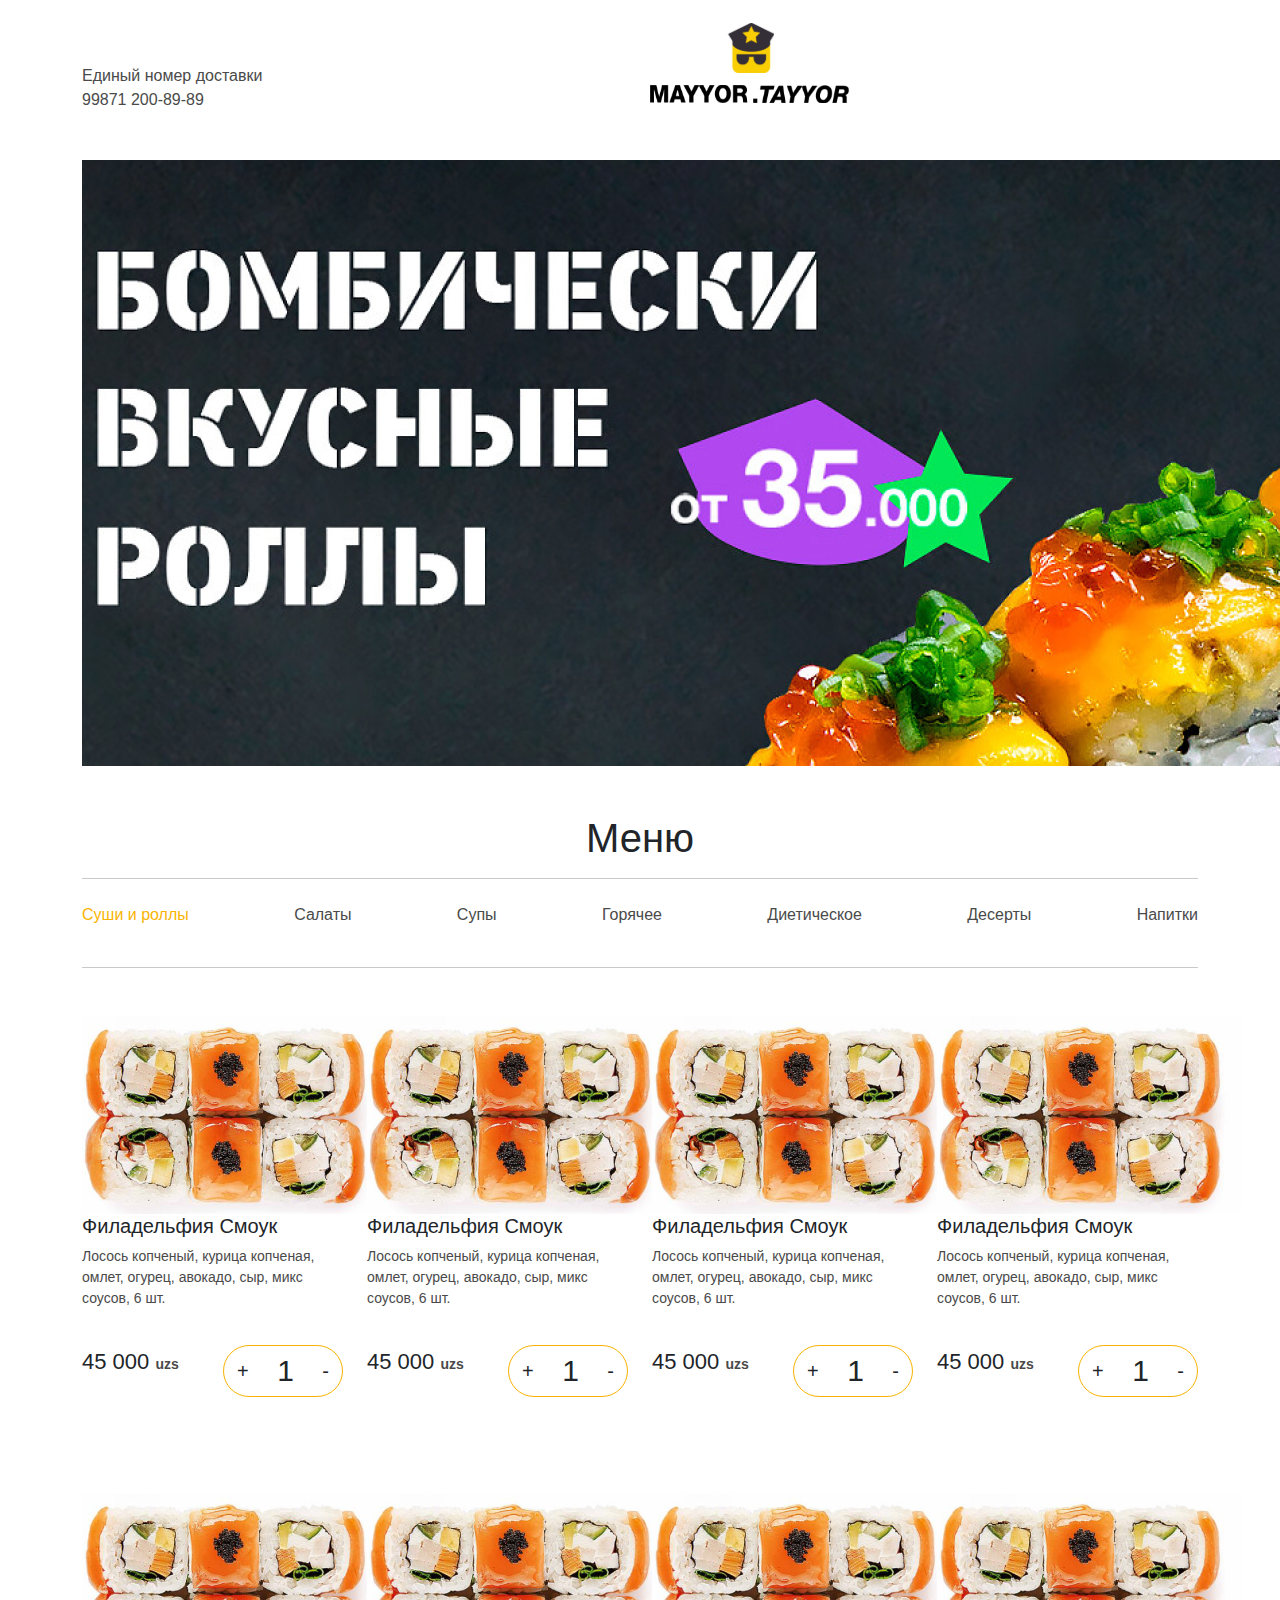
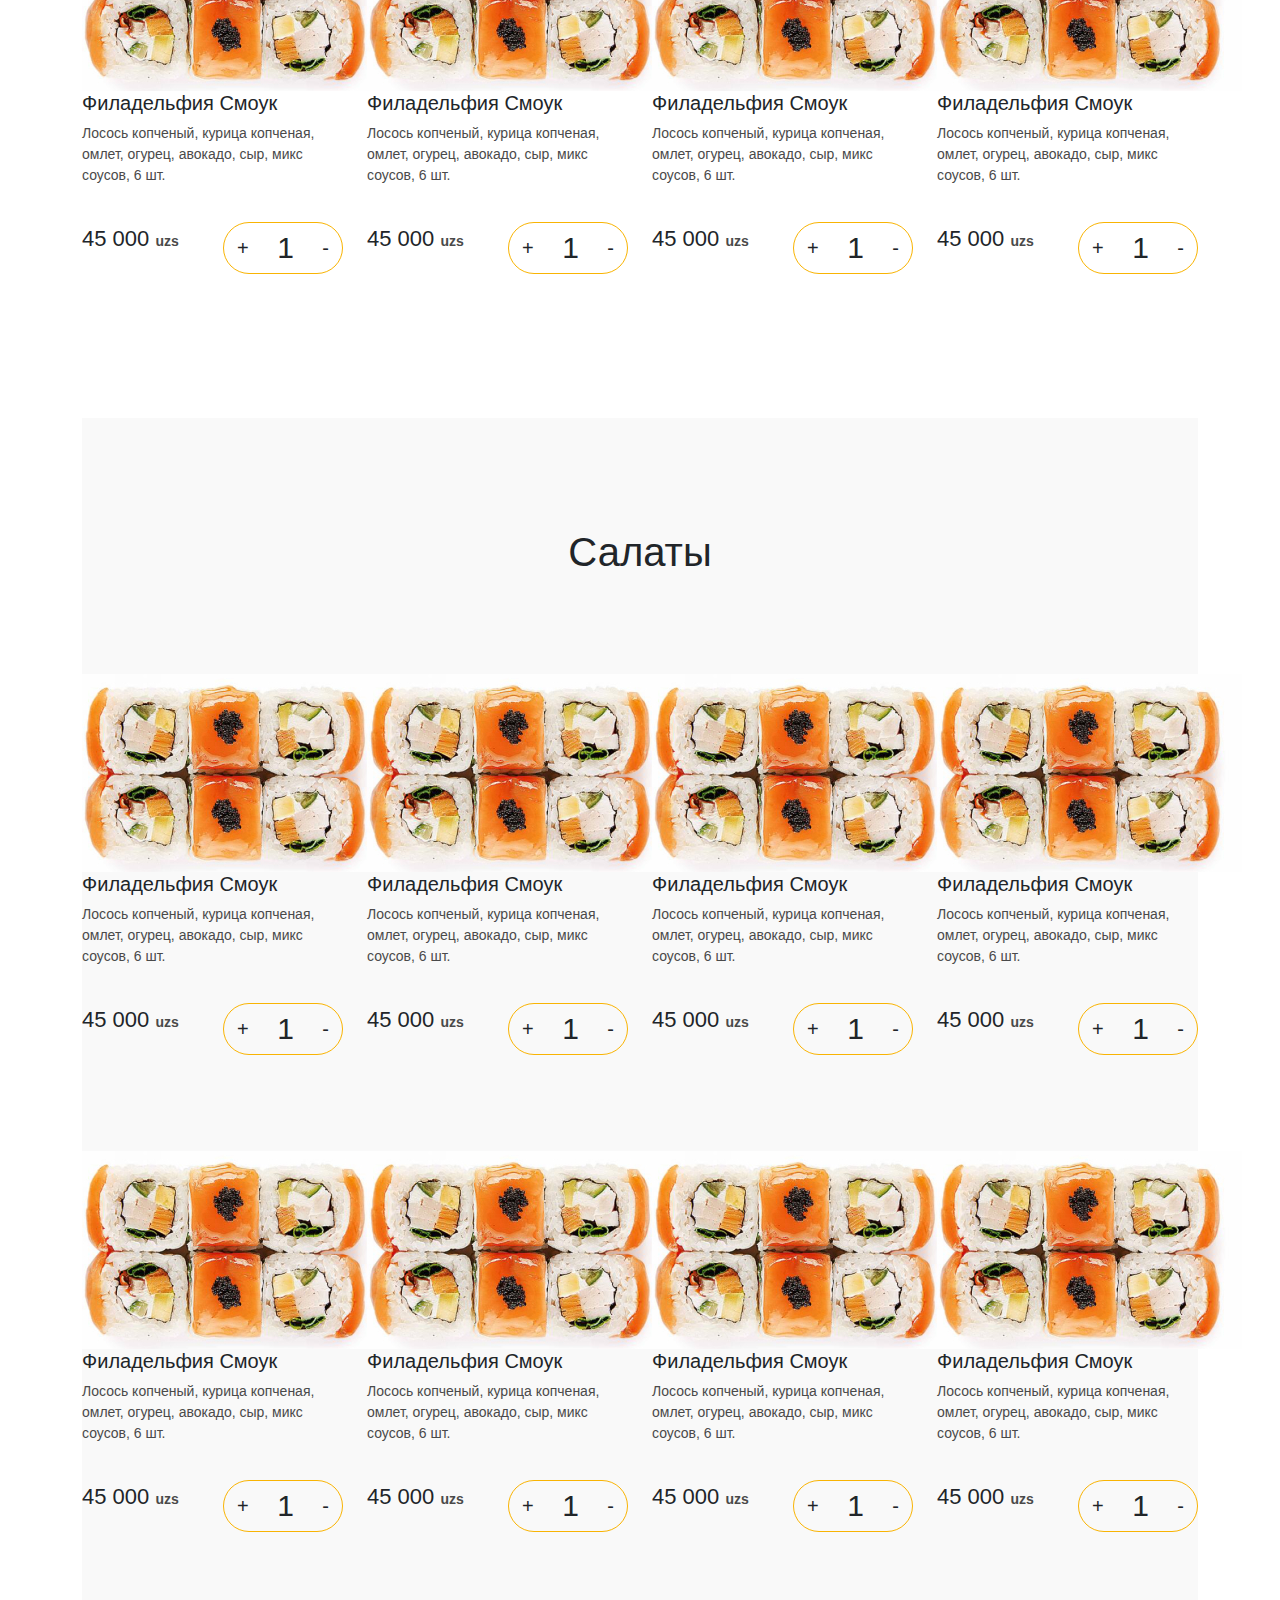
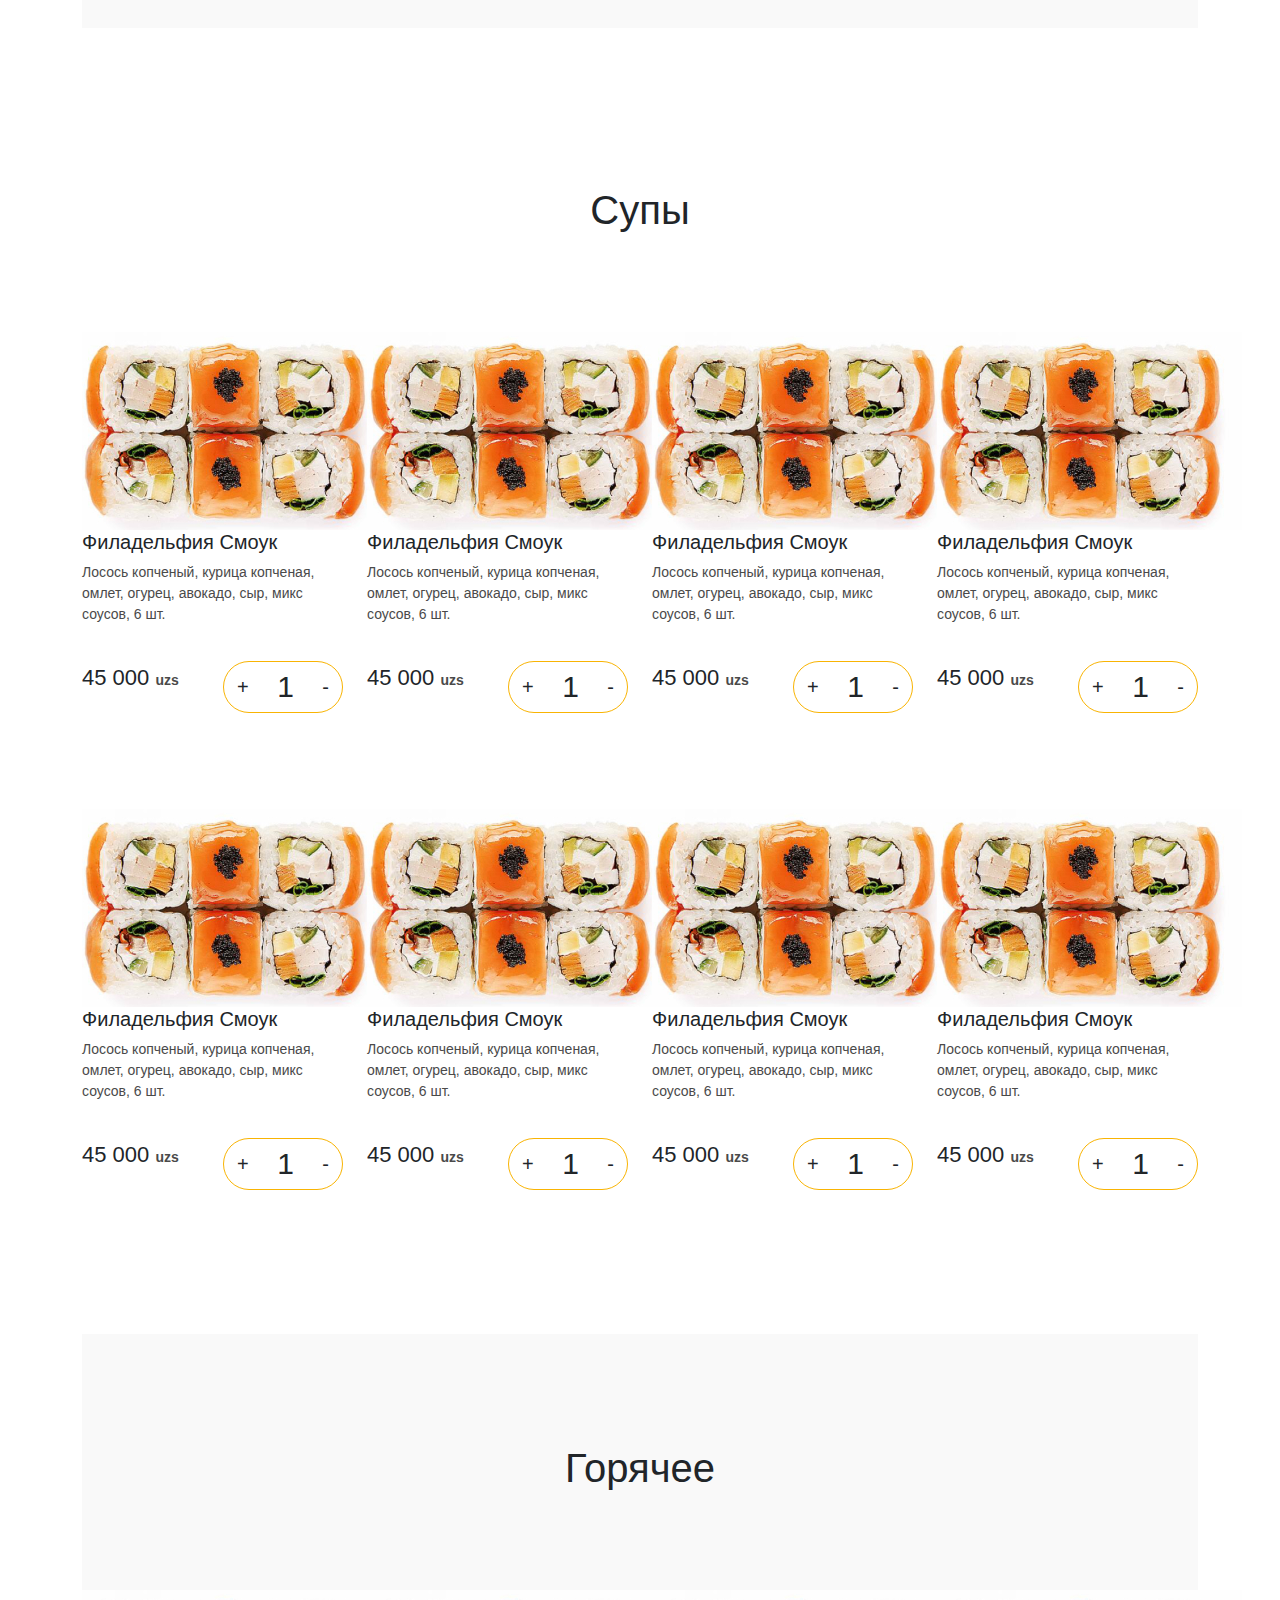
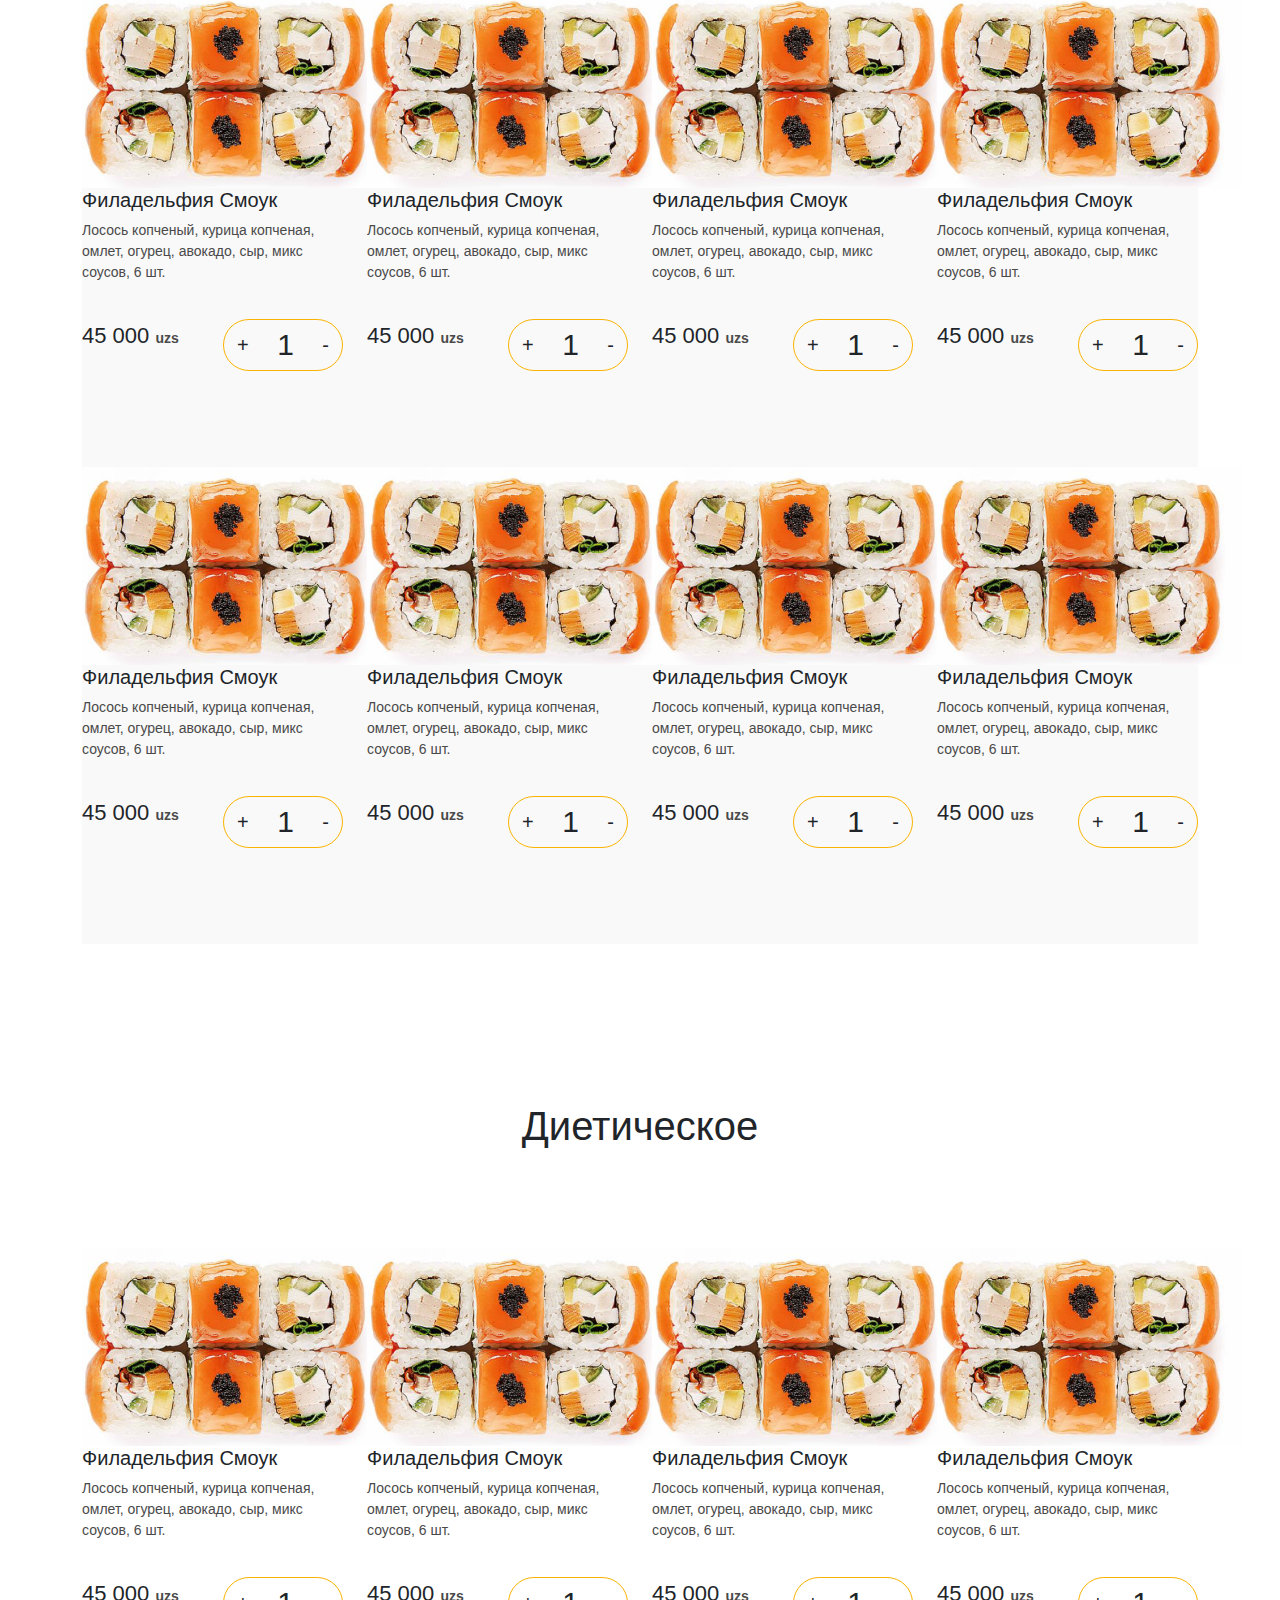
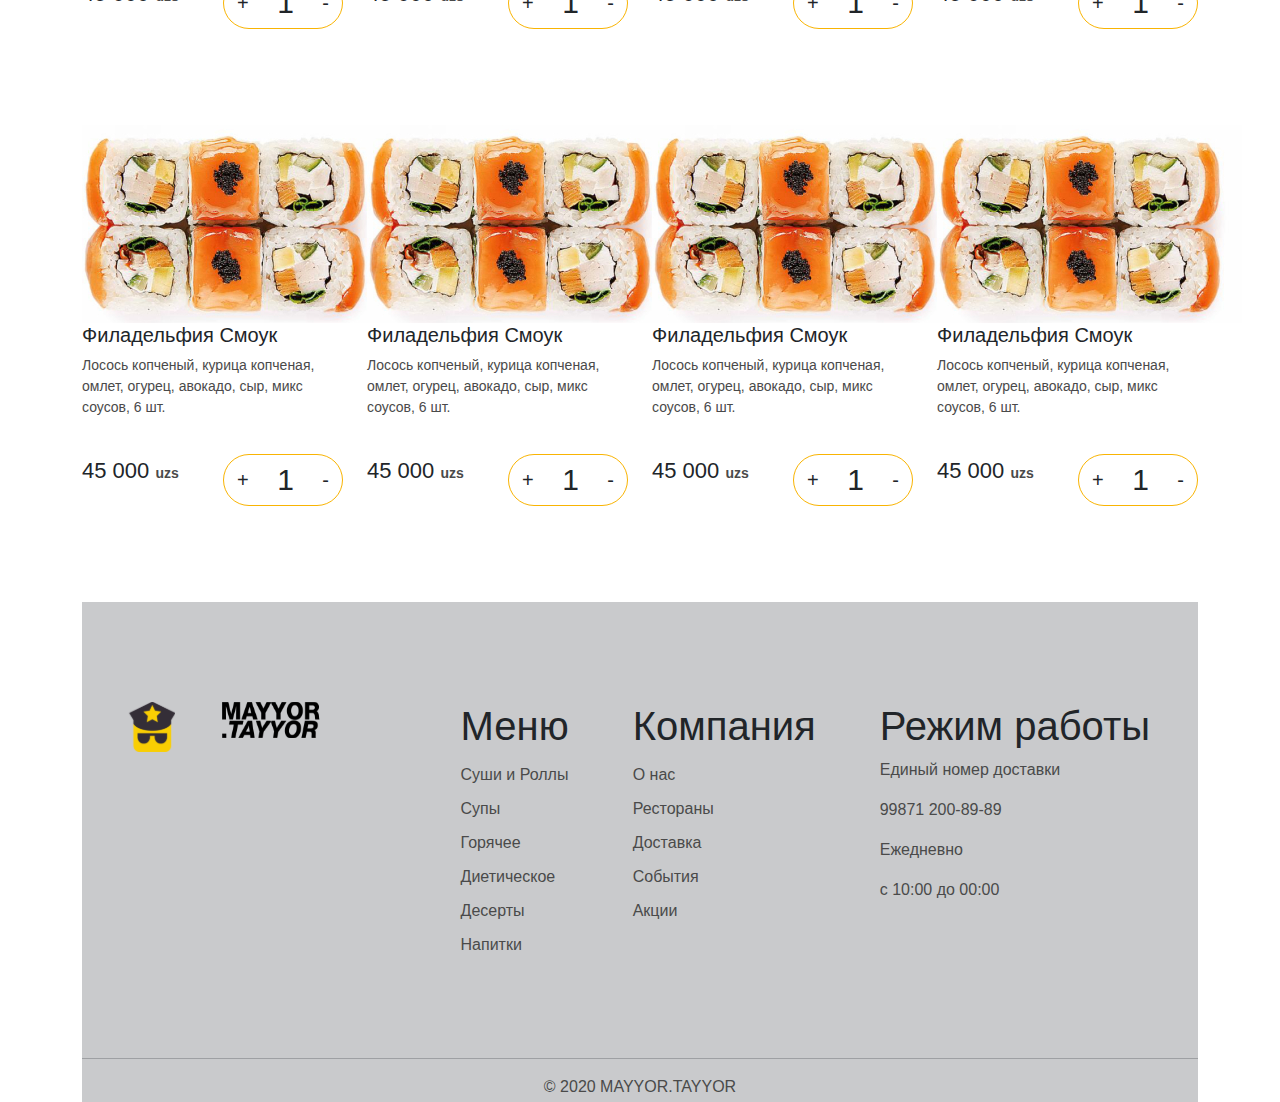
==== Firdavs Nematov/main.html @ dd497aa0 "Rename index.html to main.html" ====
<html lang="uz">
<head>
    <meta charset="UTF-8">
    <meta name="viewport"
          content="width=device-width, user-scalable=no, initial-scale=1.0, maximum-scale=1.0, minimum-scale=1.0">
    <meta http-equiv="X-UA-Compatible" content="ie=edge">
    <title>Mayyor.Tayyor</title>
    <link rel="stylesheet" href="css/bootstrap.css">
    <link rel="stylesheet" href="css/style.css">
</head>
<body>    <!--Boshladim 18:33-->
<div class="container mt-3">
    <div class="header d-flex justify-content-between">
    <div class="company__phone__number pt-5">
        <p>Единый номер доставки</p>
        <p>99871 200-89-89</p>
    </div>
    <div class="logo d-flex flex-column justify-content-center">
        <div class="company__logo__div" ><img src="img/mayor-logo.svg" class="company__logo mb-2 "></div>
        <div class="mayor__name__text">
            <img src="img/MAYTAY-LOGO-LET%203.svg" alt="">
            <img src="img/MAYTAY-LOGO-LET%204.svg" alt="">
        </div>
    </div>
    <div class="button_sign_in d-flex align-items-center">
        <button class="btn btn__signIn" style="">Войти</button>
        <button class="btn btn-warning">Корзина  |   3</button>
    </div>
</div>
    <div class="">
        <img src="img/img-header.jpg" alt="" class="mt-5">

        <h1 class="mt-5 text-center">Меню</h1>
        <hr>
        <div class="navbar">
            <p style="color: #F9B403;">Суши и роллы</p>
            <p>Салаты</p>
            <p>Супы</p>
            <p>Горячее</p>
            <p>Диетическое</p>
            <p>Десерты</p>
            <p>Напитки</p>
        </div>
        <hr>
    </div>
<!--Sushi-->
    <div class="menu__ mt-5 Sushi">
        <div class="row">
            <div class="col-3">
                <img src="img/Zwj_eV5vcYtk_pLpnT1ojdtdR6BFotIi%201.jpg" alt="">
                <div class="text__menu">
                    <h1  class="pizza__name">Филадельфия Смоук</h1>
                    <p class="pizza__about">Лосось копченый, курица копченая, омлет, огурец, авокадо, сыр, микс соусов, 6 шт.</p>
                    <div class="price">
                        <div class="price__number">45 000 <p>uzs</p></div>
                        <div class="order__number">
                            <button class="btn">+</button>
                            <h1>1</h1>
                            <button class="btn">-</button>
                        </div>
                    </div>
                </div>
            </div>
            <div class="col-3"><img src="img/Zwj_eV5vcYtk_pLpnT1ojdtdR6BFotIi%201.jpg" alt="">
                <div class="text__menu">
                    <h1  class="pizza__name">Филадельфия Смоук</h1>
                    <p class="pizza__about">Лосось копченый, курица копченая, омлет, огурец, авокадо, сыр, микс соусов, 6 шт.</p>
                    <div class="price">
                        <div class="price__number">45 000 <p>uzs</p></div>
                        <div class="order__number">
                            <button class="btn">+</button>
                            <h1>1</h1>
                            <button class="btn">-</button>
                        </div>
                    </div>
                </div></div>
            <div class="col-3"><img src="img/Zwj_eV5vcYtk_pLpnT1ojdtdR6BFotIi%201.jpg" alt="">
                <div class="text__menu">
                    <h1  class="pizza__name">Филадельфия Смоук</h1>
                    <p class="pizza__about">Лосось копченый, курица копченая, омлет, огурец, авокадо, сыр, микс соусов, 6 шт.</p>
                    <div class="price">
                        <div class="price__number">45 000 <p>uzs</p></div>
                        <div class="order__number">
                            <button class="btn">+</button>
                            <h1>1</h1>
                            <button class="btn">-</button>
                        </div>
                    </div>
                </div></div>
            <div class="col-3"><img src="img/Zwj_eV5vcYtk_pLpnT1ojdtdR6BFotIi%201.jpg" alt="">
                <div class="text__menu">
                    <h1  class="pizza__name">Филадельфия Смоук</h1>
                    <p class="pizza__about">Лосось копченый, курица копченая, омлет, огурец, авокадо, сыр, микс соусов, 6 шт.</p>
                    <div class="price">
                        <div class="price__number">45 000 <p>uzs</p></div>
                        <div class="order__number">
                            <button class="btn">+</button>
                            <h1>1</h1>
                            <button class="btn">-</button>
                        </div>
                    </div>
                </div></div>
            <div class="col-3"><img src="img/Zwj_eV5vcYtk_pLpnT1ojdtdR6BFotIi%201.jpg" alt="">
                <div class="text__menu">
                    <h1  class="pizza__name">Филадельфия Смоук</h1>
                    <p class="pizza__about">Лосось копченый, курица копченая, омлет, огурец, авокадо, сыр, микс соусов, 6 шт.</p>
                    <div class="price">
                        <div class="price__number">45 000 <p>uzs</p></div>
                        <div class="order__number">
                            <button class="btn">+</button>
                            <h1>1</h1>
                            <button class="btn">-</button>
                        </div>
                    </div>
                </div></div>
            <div class="col-3"><img src="img/Zwj_eV5vcYtk_pLpnT1ojdtdR6BFotIi%201.jpg" alt="">
                <div class="text__menu">
                    <h1  class="pizza__name">Филадельфия Смоук</h1>
                    <p class="pizza__about">Лосось копченый, курица копченая, омлет, огурец, авокадо, сыр, микс соусов, 6 шт.</p>
                    <div class="price">
                        <div class="price__number">45 000 <p>uzs</p></div>
                        <div class="order__number">
                            <button class="btn">+</button>
                            <h1>1</h1>
                            <button class="btn">-</button>
                        </div>
                    </div>
                </div></div>
            <div class="col-3"><img src="img/Zwj_eV5vcYtk_pLpnT1ojdtdR6BFotIi%201.jpg" alt="">
                <div class="text__menu">
                    <h1  class="pizza__name">Филадельфия Смоук</h1>
                    <p class="pizza__about">Лосось копченый, курица копченая, омлет, огурец, авокадо, сыр, микс соусов, 6 шт.</p>
                    <div class="price">
                        <div class="price__number">45 000 <p>uzs</p></div>
                        <div class="order__number">
                            <button class="btn">+</button>
                            <h1>1</h1>
                            <button class="btn">-</button>
                        </div>
                    </div>
                </div></div>
            <div class="col-3"><img src="img/Zwj_eV5vcYtk_pLpnT1ojdtdR6BFotIi%201.jpg" alt="">
                <div class="text__menu">
                    <h1  class="pizza__name">Филадельфия Смоук</h1>
                    <p class="pizza__about">Лосось копченый, курица копченая, омлет, огурец, авокадо, сыр, микс соусов, 6 шт.</p>
                    <div class="price">
                        <div class="price__number">45 000 <p>uzs</p></div>
                        <div class="order__number">
                            <button class="btn">+</button>
                            <h1>1</h1>
                            <button class="btn">-</button>
                        </div>
                    </div>
                </div></div>
        </div>
    </div>
<!--Салаты-->
    <div class="menu__ mt-5 Salads">
        <h1 class="text-center menu__name">Салаты</h1>
        <div class="row">
            <div class="col-3">
                <img src="img/Zwj_eV5vcYtk_pLpnT1ojdtdR6BFotIi%201.jpg" alt="">
                <div class="text__menu">
                    <h1  class="pizza__name">Филадельфия Смоук</h1>
                    <p class="pizza__about">Лосось копченый, курица копченая, омлет, огурец, авокадо, сыр, микс соусов, 6 шт.</p>
                    <div class="price">
                        <div class="price__number">45 000 <p>uzs</p></div>
                        <div class="order__number">
                            <button class="btn">+</button>
                            <h1>1</h1>
                            <button class="btn">-</button>
                        </div>
                    </div>
                </div>
            </div>
            <div class="col-3"><img src="img/Zwj_eV5vcYtk_pLpnT1ojdtdR6BFotIi%201.jpg" alt="">
                <div class="text__menu">
                    <h1  class="pizza__name">Филадельфия Смоук</h1>
                    <p class="pizza__about">Лосось копченый, курица копченая, омлет, огурец, авокадо, сыр, микс соусов, 6 шт.</p>
                    <div class="price">
                        <div class="price__number">45 000 <p>uzs</p></div>
                        <div class="order__number">
                            <button class="btn">+</button>
                            <h1>1</h1>
                            <button class="btn">-</button>
                        </div>
                    </div>
                </div></div>
            <div class="col-3"><img src="img/Zwj_eV5vcYtk_pLpnT1ojdtdR6BFotIi%201.jpg" alt="">
                <div class="text__menu">
                    <h1  class="pizza__name">Филадельфия Смоук</h1>
                    <p class="pizza__about">Лосось копченый, курица копченая, омлет, огурец, авокадо, сыр, микс соусов, 6 шт.</p>
                    <div class="price">
                        <div class="price__number">45 000 <p>uzs</p></div>
                        <div class="order__number">
                            <button class="btn">+</button>
                            <h1>1</h1>
                            <button class="btn">-</button>
                        </div>
                    </div>
                </div></div>
            <div class="col-3"><img src="img/Zwj_eV5vcYtk_pLpnT1ojdtdR6BFotIi%201.jpg" alt="">
                <div class="text__menu">
                    <h1  class="pizza__name">Филадельфия Смоук</h1>
                    <p class="pizza__about">Лосось копченый, курица копченая, омлет, огурец, авокадо, сыр, микс соусов, 6 шт.</p>
                    <div class="price">
                        <div class="price__number">45 000 <p>uzs</p></div>
                        <div class="order__number">
                            <button class="btn">+</button>
                            <h1>1</h1>
                            <button class="btn">-</button>
                        </div>
                    </div>
                </div></div>
            <div class="col-3"><img src="img/Zwj_eV5vcYtk_pLpnT1ojdtdR6BFotIi%201.jpg" alt="">
                <div class="text__menu">
                    <h1  class="pizza__name">Филадельфия Смоук</h1>
                    <p class="pizza__about">Лосось копченый, курица копченая, омлет, огурец, авокадо, сыр, микс соусов, 6 шт.</p>
                    <div class="price">
                        <div class="price__number">45 000 <p>uzs</p></div>
                        <div class="order__number">
                            <button class="btn">+</button>
                            <h1>1</h1>
                            <button class="btn">-</button>
                        </div>
                    </div>
                </div></div>
            <div class="col-3"><img src="img/Zwj_eV5vcYtk_pLpnT1ojdtdR6BFotIi%201.jpg" alt="">
                <div class="text__menu">
                    <h1  class="pizza__name">Филадельфия Смоук</h1>
                    <p class="pizza__about">Лосось копченый, курица копченая, омлет, огурец, авокадо, сыр, микс соусов, 6 шт.</p>
                    <div class="price">
                        <div class="price__number">45 000 <p>uzs</p></div>
                        <div class="order__number">
                            <button class="btn">+</button>
                            <h1>1</h1>
                            <button class="btn">-</button>
                        </div>
                    </div>
                </div></div>
            <div class="col-3"><img src="img/Zwj_eV5vcYtk_pLpnT1ojdtdR6BFotIi%201.jpg" alt="">
                <div class="text__menu">
                    <h1  class="pizza__name">Филадельфия Смоук</h1>
                    <p class="pizza__about">Лосось копченый, курица копченая, омлет, огурец, авокадо, сыр, микс соусов, 6 шт.</p>
                    <div class="price">
                        <div class="price__number">45 000 <p>uzs</p></div>
                        <div class="order__number">
                            <button class="btn">+</button>
                            <h1>1</h1>
                            <button class="btn">-</button>
                        </div>
                    </div>
                </div></div>
            <div class="col-3"><img src="img/Zwj_eV5vcYtk_pLpnT1ojdtdR6BFotIi%201.jpg" alt="">
                <div class="text__menu">
                    <h1  class="pizza__name">Филадельфия Смоук</h1>
                    <p class="pizza__about">Лосось копченый, курица копченая, омлет, огурец, авокадо, сыр, микс соусов, 6 шт.</p>
                    <div class="price">
                        <div class="price__number">45 000 <p>uzs</p></div>
                        <div class="order__number">
                            <button class="btn">+</button>
                            <h1>1</h1>
                            <button class="btn">-</button>
                        </div>
                    </div>
                </div></div>
        </div>
    </div>
<!--Супы-->
    <div class="menu__ mt-5 Soups">
        <h1 class="text-center menu__name">Супы</h1>
        <div class="row">
        <div class="col-3">
            <img src="img/Zwj_eV5vcYtk_pLpnT1ojdtdR6BFotIi%201.jpg" alt="">
            <div class="text__menu">
                <h1  class="pizza__name">Филадельфия Смоук</h1>
                <p class="pizza__about">Лосось копченый, курица копченая, омлет, огурец, авокадо, сыр, микс соусов, 6 шт.</p>
                <div class="price">
                    <div class="price__number">45 000 <p>uzs</p></div>
                    <div class="order__number">
                        <button class="btn">+</button>
                        <h1>1</h1>
                        <button class="btn">-</button>
                    </div>
                </div>
            </div>
        </div>
        <div class="col-3"><img src="img/Zwj_eV5vcYtk_pLpnT1ojdtdR6BFotIi%201.jpg" alt="">
            <div class="text__menu">
                <h1  class="pizza__name">Филадельфия Смоук</h1>
                <p class="pizza__about">Лосось копченый, курица копченая, омлет, огурец, авокадо, сыр, микс соусов, 6 шт.</p>
                <div class="price">
                    <div class="price__number">45 000 <p>uzs</p></div>
                    <div class="order__number">
                        <button class="btn">+</button>
                        <h1>1</h1>
                        <button class="btn">-</button>
                    </div>
                </div>
            </div></div>
        <div class="col-3"><img src="img/Zwj_eV5vcYtk_pLpnT1ojdtdR6BFotIi%201.jpg" alt="">
            <div class="text__menu">
                <h1  class="pizza__name">Филадельфия Смоук</h1>
                <p class="pizza__about">Лосось копченый, курица копченая, омлет, огурец, авокадо, сыр, микс соусов, 6 шт.</p>
                <div class="price">
                    <div class="price__number">45 000 <p>uzs</p></div>
                    <div class="order__number">
                        <button class="btn">+</button>
                        <h1>1</h1>
                        <button class="btn">-</button>
                    </div>
                </div>
            </div></div>
        <div class="col-3"><img src="img/Zwj_eV5vcYtk_pLpnT1ojdtdR6BFotIi%201.jpg" alt="">
            <div class="text__menu">
                <h1  class="pizza__name">Филадельфия Смоук</h1>
                <p class="pizza__about">Лосось копченый, курица копченая, омлет, огурец, авокадо, сыр, микс соусов, 6 шт.</p>
                <div class="price">
                    <div class="price__number">45 000 <p>uzs</p></div>
                    <div class="order__number">
                        <button class="btn">+</button>
                        <h1>1</h1>
                        <button class="btn">-</button>
                    </div>
                </div>
            </div></div>
        <div class="col-3"><img src="img/Zwj_eV5vcYtk_pLpnT1ojdtdR6BFotIi%201.jpg" alt="">
            <div class="text__menu">
                <h1  class="pizza__name">Филадельфия Смоук</h1>
                <p class="pizza__about">Лосось копченый, курица копченая, омлет, огурец, авокадо, сыр, микс соусов, 6 шт.</p>
                <div class="price">
                    <div class="price__number">45 000 <p>uzs</p></div>
                    <div class="order__number">
                        <button class="btn">+</button>
                        <h1>1</h1>
                        <button class="btn">-</button>
                    </div>
                </div>
            </div></div>
        <div class="col-3"><img src="img/Zwj_eV5vcYtk_pLpnT1ojdtdR6BFotIi%201.jpg" alt="">
            <div class="text__menu">
                <h1  class="pizza__name">Филадельфия Смоук</h1>
                <p class="pizza__about">Лосось копченый, курица копченая, омлет, огурец, авокадо, сыр, микс соусов, 6 шт.</p>
                <div class="price">
                    <div class="price__number">45 000 <p>uzs</p></div>
                    <div class="order__number">
                        <button class="btn">+</button>
                        <h1>1</h1>
                        <button class="btn">-</button>
                    </div>
                </div>
            </div></div>
        <div class="col-3"><img src="img/Zwj_eV5vcYtk_pLpnT1ojdtdR6BFotIi%201.jpg" alt="">
            <div class="text__menu">
                <h1  class="pizza__name">Филадельфия Смоук</h1>
                <p class="pizza__about">Лосось копченый, курица копченая, омлет, огурец, авокадо, сыр, микс соусов, 6 шт.</p>
                <div class="price">
                    <div class="price__number">45 000 <p>uzs</p></div>
                    <div class="order__number">
                        <button class="btn">+</button>
                        <h1>1</h1>
                        <button class="btn">-</button>
                    </div>
                </div>
            </div></div>
        <div class="col-3"><img src="img/Zwj_eV5vcYtk_pLpnT1ojdtdR6BFotIi%201.jpg" alt="">
            <div class="text__menu">
                <h1  class="pizza__name">Филадельфия Смоук</h1>
                <p class="pizza__about">Лосось копченый, курица копченая, омлет, огурец, авокадо, сыр, микс соусов, 6 шт.</p>
                <div class="price">
                    <div class="price__number">45 000 <p>uzs</p></div>
                    <div class="order__number">
                        <button class="btn">+</button>
                        <h1>1</h1>
                        <button class="btn">-</button>
                    </div>
                </div>
            </div></div>
    </div>
    </div>
<!--Горячее-->
    <div class="menu__ mt-5 hotter">
        <h1 class="text-center menu__name">Горячее</h1>
        <div class="row">
            <div class="col-3">
                <img src="img/Zwj_eV5vcYtk_pLpnT1ojdtdR6BFotIi%201.jpg" alt="">
                <div class="text__menu">
                    <h1  class="pizza__name">Филадельфия Смоук</h1>
                    <p class="pizza__about">Лосось копченый, курица копченая, омлет, огурец, авокадо, сыр, микс соусов, 6 шт.</p>
                    <div class="price">
                        <div class="price__number">45 000 <p>uzs</p></div>
                        <div class="order__number">
                            <button class="btn">+</button>
                            <h1>1</h1>
                            <button class="btn">-</button>
                        </div>
                    </div>
                </div>
            </div>
            <div class="col-3"><img src="img/Zwj_eV5vcYtk_pLpnT1ojdtdR6BFotIi%201.jpg" alt="">
                <div class="text__menu">
                    <h1  class="pizza__name">Филадельфия Смоук</h1>
                    <p class="pizza__about">Лосось копченый, курица копченая, омлет, огурец, авокадо, сыр, микс соусов, 6 шт.</p>
                    <div class="price">
                        <div class="price__number">45 000 <p>uzs</p></div>
                        <div class="order__number">
                            <button class="btn">+</button>
                            <h1>1</h1>
                            <button class="btn">-</button>
                        </div>
                    </div>
                </div></div>
            <div class="col-3"><img src="img/Zwj_eV5vcYtk_pLpnT1ojdtdR6BFotIi%201.jpg" alt="">
                <div class="text__menu">
                    <h1  class="pizza__name">Филадельфия Смоук</h1>
                    <p class="pizza__about">Лосось копченый, курица копченая, омлет, огурец, авокадо, сыр, микс соусов, 6 шт.</p>
                    <div class="price">
                        <div class="price__number">45 000 <p>uzs</p></div>
                        <div class="order__number">
                            <button class="btn">+</button>
                            <h1>1</h1>
                            <button class="btn">-</button>
                        </div>
                    </div>
                </div></div>
            <div class="col-3"><img src="img/Zwj_eV5vcYtk_pLpnT1ojdtdR6BFotIi%201.jpg" alt="">
                <div class="text__menu">
                    <h1  class="pizza__name">Филадельфия Смоук</h1>
                    <p class="pizza__about">Лосось копченый, курица копченая, омлет, огурец, авокадо, сыр, микс соусов, 6 шт.</p>
                    <div class="price">
                        <div class="price__number">45 000 <p>uzs</p></div>
                        <div class="order__number">
                            <button class="btn">+</button>
                            <h1>1</h1>
                            <button class="btn">-</button>
                        </div>
                    </div>
                </div></div>
            <div class="col-3"><img src="img/Zwj_eV5vcYtk_pLpnT1ojdtdR6BFotIi%201.jpg" alt="">
                <div class="text__menu">
                    <h1  class="pizza__name">Филадельфия Смоук</h1>
                    <p class="pizza__about">Лосось копченый, курица копченая, омлет, огурец, авокадо, сыр, микс соусов, 6 шт.</p>
                    <div class="price">
                        <div class="price__number">45 000 <p>uzs</p></div>
                        <div class="order__number">
                            <button class="btn">+</button>
                            <h1>1</h1>
                            <button class="btn">-</button>
                        </div>
                    </div>
                </div></div>
            <div class="col-3"><img src="img/Zwj_eV5vcYtk_pLpnT1ojdtdR6BFotIi%201.jpg" alt="">
                <div class="text__menu">
                    <h1  class="pizza__name">Филадельфия Смоук</h1>
                    <p class="pizza__about">Лосось копченый, курица копченая, омлет, огурец, авокадо, сыр, микс соусов, 6 шт.</p>
                    <div class="price">
                        <div class="price__number">45 000 <p>uzs</p></div>
                        <div class="order__number">
                            <button class="btn">+</button>
                            <h1>1</h1>
                            <button class="btn">-</button>
                        </div>
                    </div>
                </div></div>
            <div class="col-3"><img src="img/Zwj_eV5vcYtk_pLpnT1ojdtdR6BFotIi%201.jpg" alt="">
                <div class="text__menu">
                    <h1  class="pizza__name">Филадельфия Смоук</h1>
                    <p class="pizza__about">Лосось копченый, курица копченая, омлет, огурец, авокадо, сыр, микс соусов, 6 шт.</p>
                    <div class="price">
                        <div class="price__number">45 000 <p>uzs</p></div>
                        <div class="order__number">
                            <button class="btn">+</button>
                            <h1>1</h1>
                            <button class="btn">-</button>
                        </div>
                    </div>
                </div></div>
            <div class="col-3"><img src="img/Zwj_eV5vcYtk_pLpnT1ojdtdR6BFotIi%201.jpg" alt="">
                <div class="text__menu">
                    <h1  class="pizza__name">Филадельфия Смоук</h1>
                    <p class="pizza__about">Лосось копченый, курица копченая, омлет, огурец, авокадо, сыр, микс соусов, 6 шт.</p>
                    <div class="price">
                        <div class="price__number">45 000 <p>uzs</p></div>
                        <div class="order__number">
                            <button class="btn">+</button>
                            <h1>1</h1>
                            <button class="btn">-</button>
                        </div>
                    </div>
                </div></div>
        </div>
    </div>
<!--    Диетическое-->
    <div class="menu__ mt-5 dietary">
        <h1 class="text-center menu__name">Диетическое</h1>
        <div class="row">
            <div class="col-3">
                <img src="img/Zwj_eV5vcYtk_pLpnT1ojdtdR6BFotIi%201.jpg" alt="">
                <div class="text__menu">
                    <h1  class="pizza__name">Филадельфия Смоук</h1>
                    <p class="pizza__about">Лосось копченый, курица копченая, омлет, огурец, авокадо, сыр, микс соусов, 6 шт.</p>
                    <div class="price">
                        <div class="price__number">45 000 <p>uzs</p></div>
                        <div class="order__number">
                            <button class="btn">+</button>
                            <h1>1</h1>
                            <button class="btn">-</button>
                        </div>
                    </div>
                </div>
            </div>
            <div class="col-3"><img src="img/Zwj_eV5vcYtk_pLpnT1ojdtdR6BFotIi%201.jpg" alt="">
                <div class="text__menu">
                    <h1  class="pizza__name">Филадельфия Смоук</h1>
                    <p class="pizza__about">Лосось копченый, курица копченая, омлет, огурец, авокадо, сыр, микс соусов, 6 шт.</p>
                    <div class="price">
                        <div class="price__number">45 000 <p>uzs</p></div>
                        <div class="order__number">
                            <button class="btn">+</button>
                            <h1>1</h1>
                            <button class="btn">-</button>
                        </div>
                    </div>
                </div></div>
            <div class="col-3"><img src="img/Zwj_eV5vcYtk_pLpnT1ojdtdR6BFotIi%201.jpg" alt="">
                <div class="text__menu">
                    <h1  class="pizza__name">Филадельфия Смоук</h1>
                    <p class="pizza__about">Лосось копченый, курица копченая, омлет, огурец, авокадо, сыр, микс соусов, 6 шт.</p>
                    <div class="price">
                        <div class="price__number">45 000 <p>uzs</p></div>
                        <div class="order__number">
                            <button class="btn">+</button>
                            <h1>1</h1>
                            <button class="btn">-</button>
                        </div>
                    </div>
                </div></div>
            <div class="col-3"><img src="img/Zwj_eV5vcYtk_pLpnT1ojdtdR6BFotIi%201.jpg" alt="">
                <div class="text__menu">
                    <h1  class="pizza__name">Филадельфия Смоук</h1>
                    <p class="pizza__about">Лосось копченый, курица копченая, омлет, огурец, авокадо, сыр, микс соусов, 6 шт.</p>
                    <div class="price">
                        <div class="price__number">45 000 <p>uzs</p></div>
                        <div class="order__number">
                            <button class="btn">+</button>
                            <h1>1</h1>
                            <button class="btn">-</button>
                        </div>
                    </div>
                </div></div>
            <div class="col-3"><img src="img/Zwj_eV5vcYtk_pLpnT1ojdtdR6BFotIi%201.jpg" alt="">
                <div class="text__menu">
                    <h1  class="pizza__name">Филадельфия Смоук</h1>
                    <p class="pizza__about">Лосось копченый, курица копченая, омлет, огурец, авокадо, сыр, микс соусов, 6 шт.</p>
                    <div class="price">
                        <div class="price__number">45 000 <p>uzs</p></div>
                        <div class="order__number">
                            <button class="btn">+</button>
                            <h1>1</h1>
                            <button class="btn">-</button>
                        </div>
                    </div>
                </div></div>
            <div class="col-3"><img src="img/Zwj_eV5vcYtk_pLpnT1ojdtdR6BFotIi%201.jpg" alt="">
                <div class="text__menu">
                    <h1  class="pizza__name">Филадельфия Смоук</h1>
                    <p class="pizza__about">Лосось копченый, курица копченая, омлет, огурец, авокадо, сыр, микс соусов, 6 шт.</p>
                    <div class="price">
                        <div class="price__number">45 000 <p>uzs</p></div>
                        <div class="order__number">
                            <button class="btn">+</button>
                            <h1>1</h1>
                            <button class="btn">-</button>
                        </div>
                    </div>
                </div></div>
            <div class="col-3"><img src="img/Zwj_eV5vcYtk_pLpnT1ojdtdR6BFotIi%201.jpg" alt="">
                <div class="text__menu">
                    <h1  class="pizza__name">Филадельфия Смоук</h1>
                    <p class="pizza__about">Лосось копченый, курица копченая, омлет, огурец, авокадо, сыр, микс соусов, 6 шт.</p>
                    <div class="price">
                        <div class="price__number">45 000 <p>uzs</p></div>
                        <div class="order__number">
                            <button class="btn">+</button>
                            <h1>1</h1>
                            <button class="btn">-</button>
                        </div>
                    </div>
                </div></div>
            <div class="col-3"><img src="img/Zwj_eV5vcYtk_pLpnT1ojdtdR6BFotIi%201.jpg" alt="">
                <div class="text__menu">
                    <h1  class="pizza__name">Филадельфия Смоук</h1>
                    <p class="pizza__about">Лосось копченый, курица копченая, омлет, огурец, авокадо, сыр, микс соусов, 6 шт.</p>
                    <div class="price">
                        <div class="price__number">45 000 <p>uzs</p></div>
                        <div class="order__number">
                            <button class="btn">+</button>
                            <h1>1</h1>
                            <button class="btn">-</button>
                        </div>
                    </div>
                </div></div>
        </div>
    </div>
    <div class="footer">
        <div class="d-flex justify-content-between">
            <div class="mayyor__logo__footer d-flex align-items-start aaa">
                <div class="company__logo__div" >
                    <img src="img/mayor-logo.svg" class="company__logo mb-2 ">
                </div>
                <div class="mayor__name__text">
                    <img src="img/MAYTAY-LOGO-LET%203.svg" alt="">
                    <img src="img/MAYTAY-LOGO-LET%204.svg" alt="">
                </div>
            </div>
            <div class="footer__menu d-flex justify-content-between aaa">
                <div class="footer__menu__one px-5">
                    <h1>Меню</h1>
                    <a href="#">Суши и Роллы</a>
                    <a href="#">Супы</a>
                    <a href="#">Горячее</a>
                    <a href="#">Диетическое</a>
                    <a href="#">Десерты</a>
                    <a href="#">Напитки</a>
                </div>
                <div class="footer__menu__two px-3">
                    <h1>Компания</h1>
                    <a href="#">О нас</a>
                    <a href="#">Рестораны</a>
                    <a href="#">Доставка</a>
                    <a href="#">События</a>
                    <a href="#">Акции</a>
                </div>
                <div class="footer__menu__three px-5">
                    <h1>Режим работы</h1>
                    <p>Единый номер доставки</p>
                    <p > 99871 200-89-89</p>
                    <div>
                        <p>Ежедневно</p>
                        <p>с 10:00 до 00:00</p>
                    </div>
                </div>
             </div>
        </div>
       <div class="created__company__name">
           <hr>
           <p class="text-center">© 2020 MAYYOR.TAYYOR</p>
       </div>
    </div>
</div>


<script src="js/bootstrap.js"></script>
</body>
</html>
---- Firdavs Nematov/css/style.css ----
*{
    font-family: 'Gilroy',sans-serif;
}

p{
    color: #4A4A4A;
}

img{
    background-color: transparent;
}

.header{
    width: 1446px;
}

.company__phone__number p{
    padding: 0;
    margin: 0;
}

.company__logo__div{
    width: 100%;
    display: flex;
    justify-content: center;
}

.company__logo{
    width: 48px;
}

.button_sign_in{
    margin-left: 50px;
}

.btn__signIn{
    width: 100px;
    background-color: #ffff;
    border: 1px solid #e1e1e1;
    margin-right:32px;
}

.navbar{
    color: #737373;
}

.pizza__name{
    font-size: 20px;
}

.text__menu{
    margin-bottom: 36px;
}
.pizza__about{
    margin-bottom: 36px;
    width: 267px;
    font-size: 14px;
}
.price{
    display: flex;
    justify-content: space-between;
}

.price__number{
    font-size: 22px;
}

.price__number p{
    font-size: 14px;
    font-weight: bold;
    display: inline;
}

.order__number{
    display: flex;
    justify-content: space-between;
    align-items: center;
    border: 1px solid #F9B403;
    border-radius: 30px;
    width: 120px;
    margin-bottom: 60px;
}

.order__number button{
    height: 50px;
    border-radius: 30px;
    font-size: 20px;
}

.order__number button:hover,
.order__number button:active,
.order__number button:checked,
.order__number button:focus,
.order__number button:before{
    border: none;
}

.order__number h1{
    font-size: 30px;
    margin: 0;
}

.Salads, .hotter{
    background-color: #f9f9f9;
}
.menu__name{
    padding-top: 110px;
    padding-bottom: 90px;
}

.footer{
    height: 500px;
    background-color: #c9cacc;
}


.aaa{
    padding-top: 100px;
    box-sizing: border-box;
}


a{
    display: block;
    text-decoration: none;
    color: #4A4A4A;
    padding: 5px 0;
}

.created__company__name{
    padding-top: 80px;
}
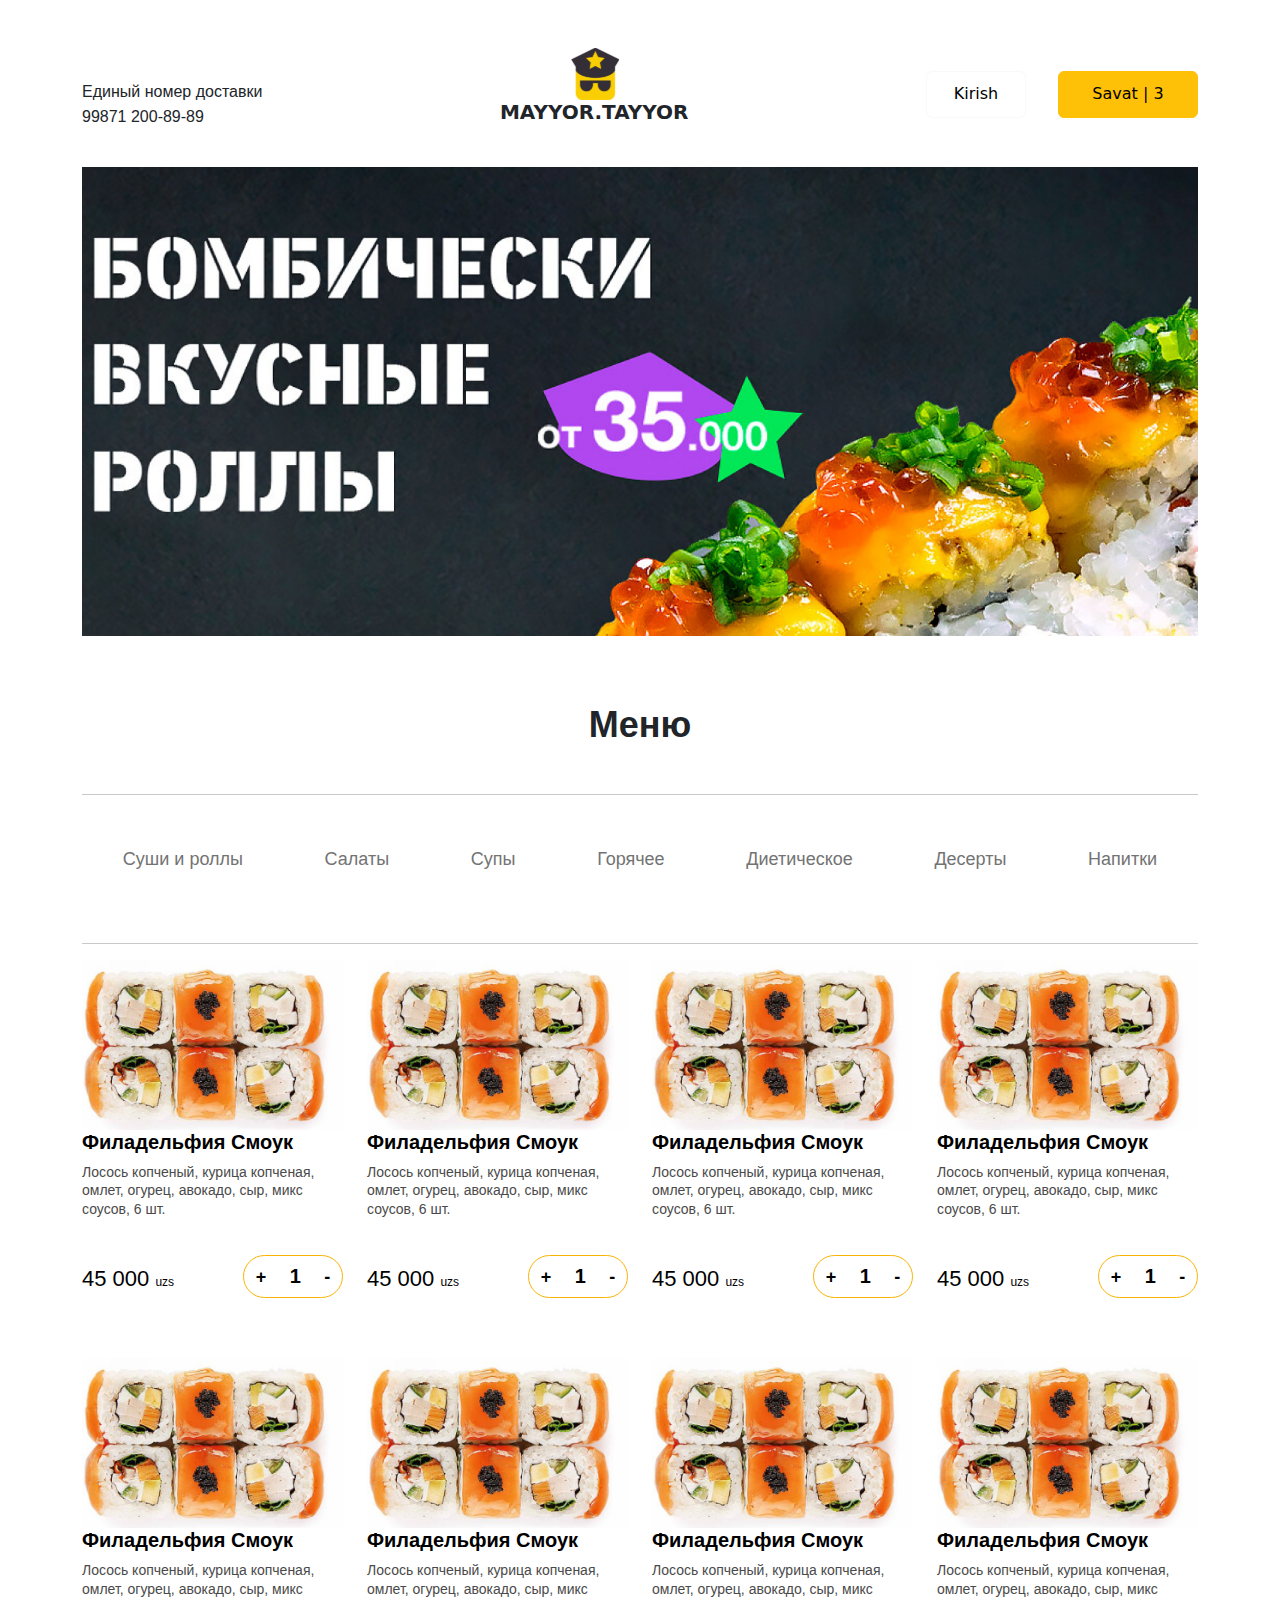
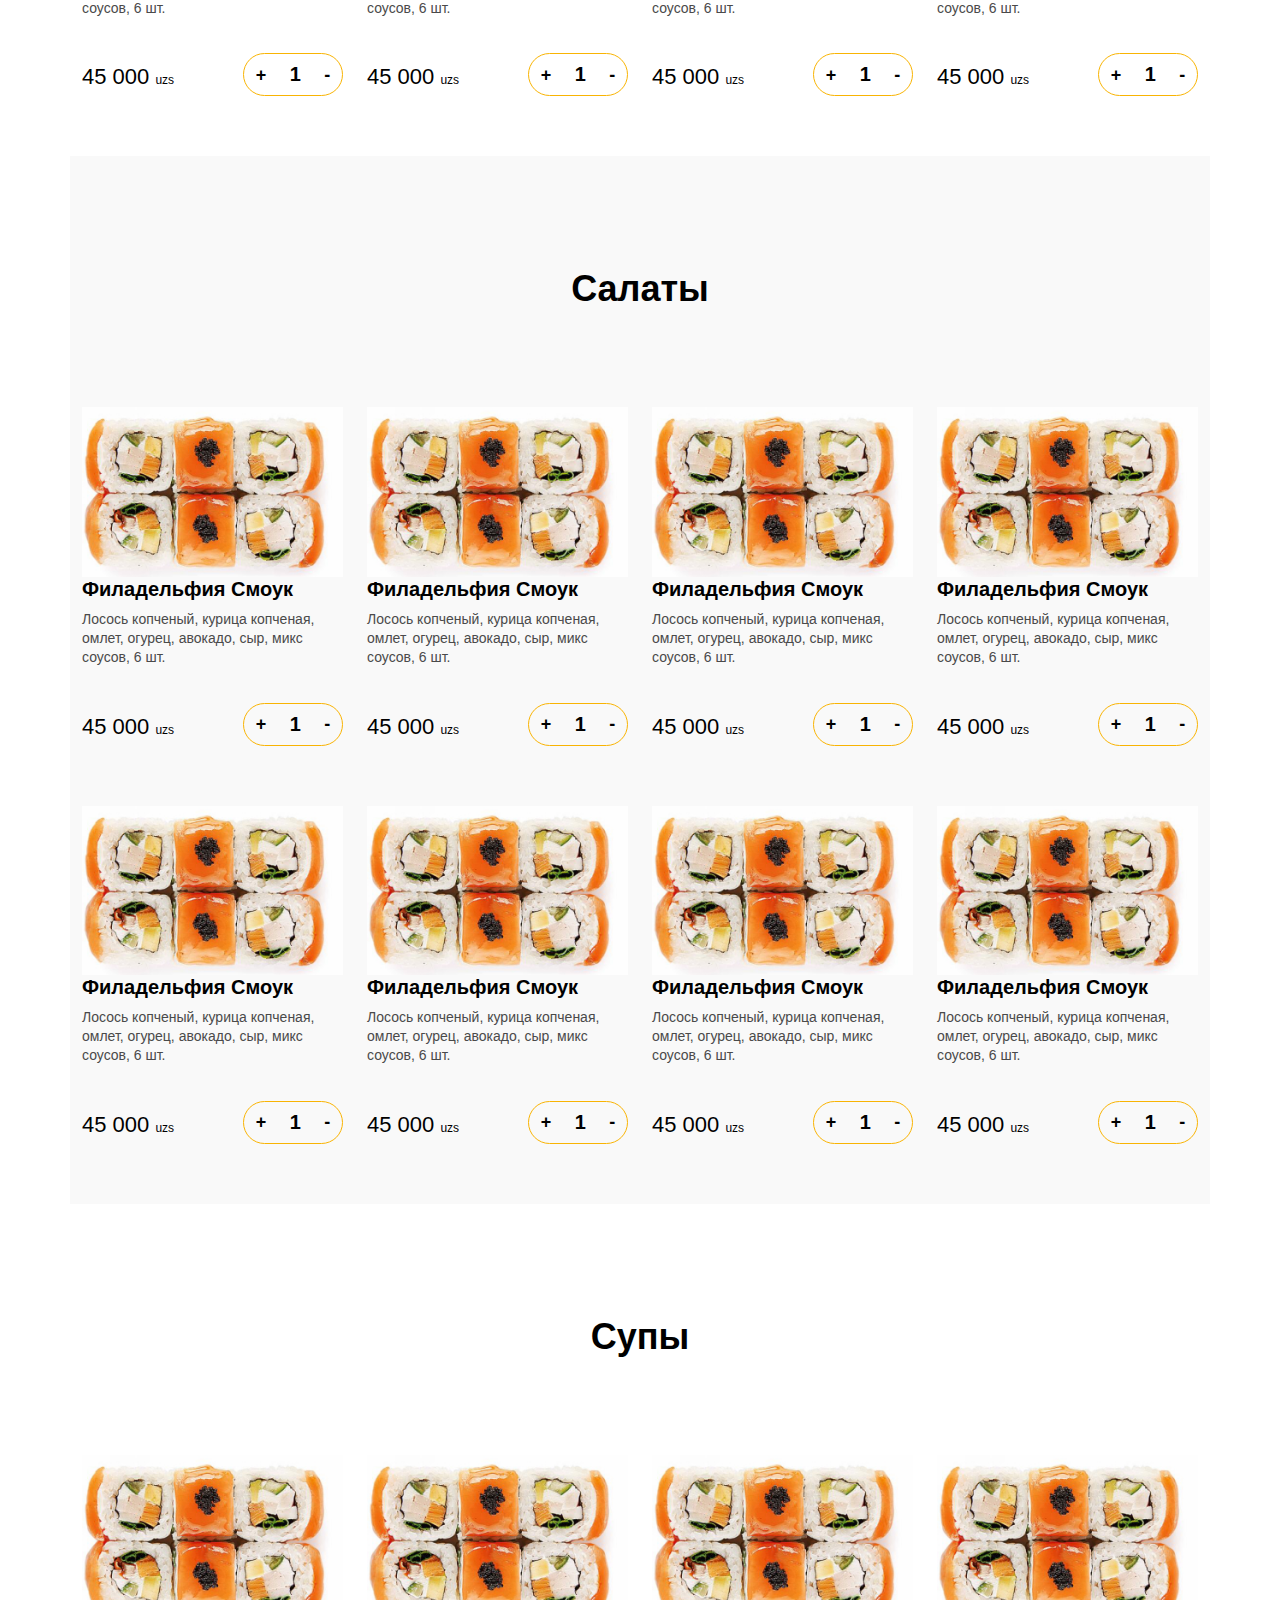
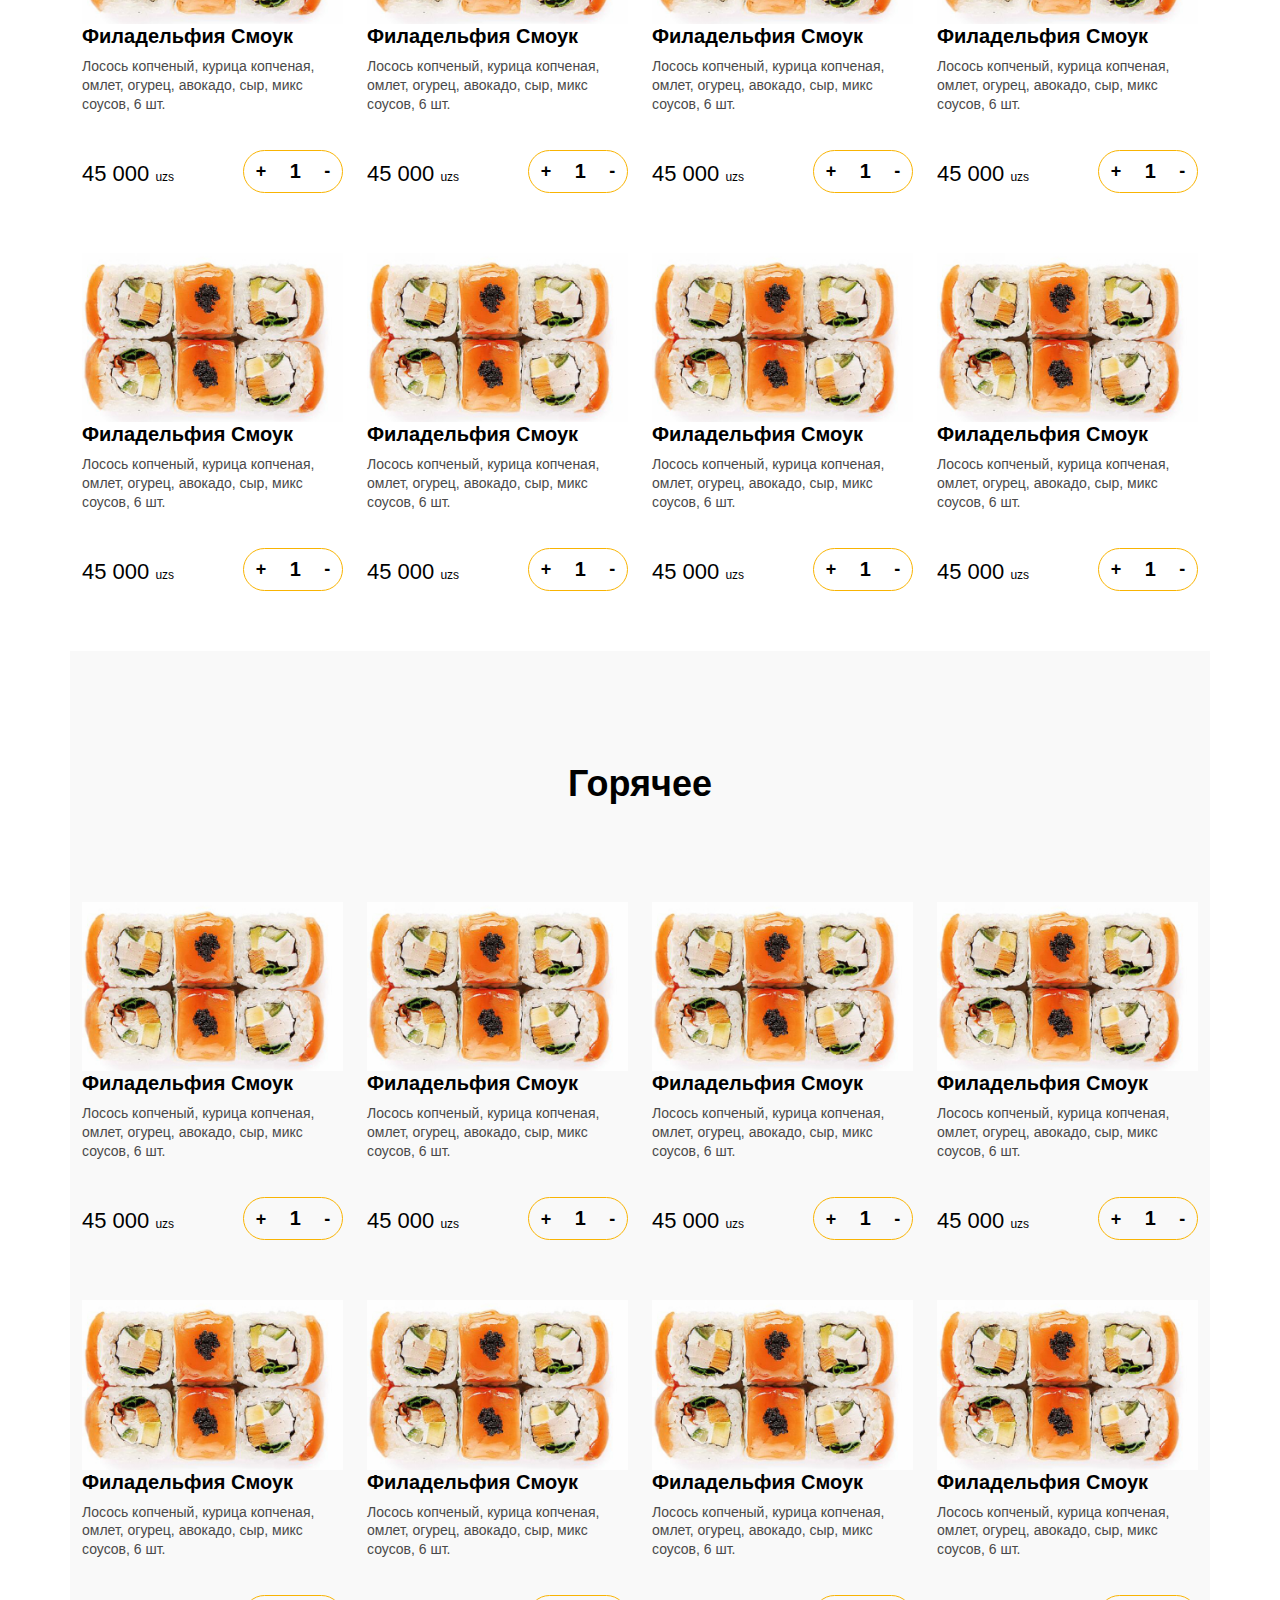
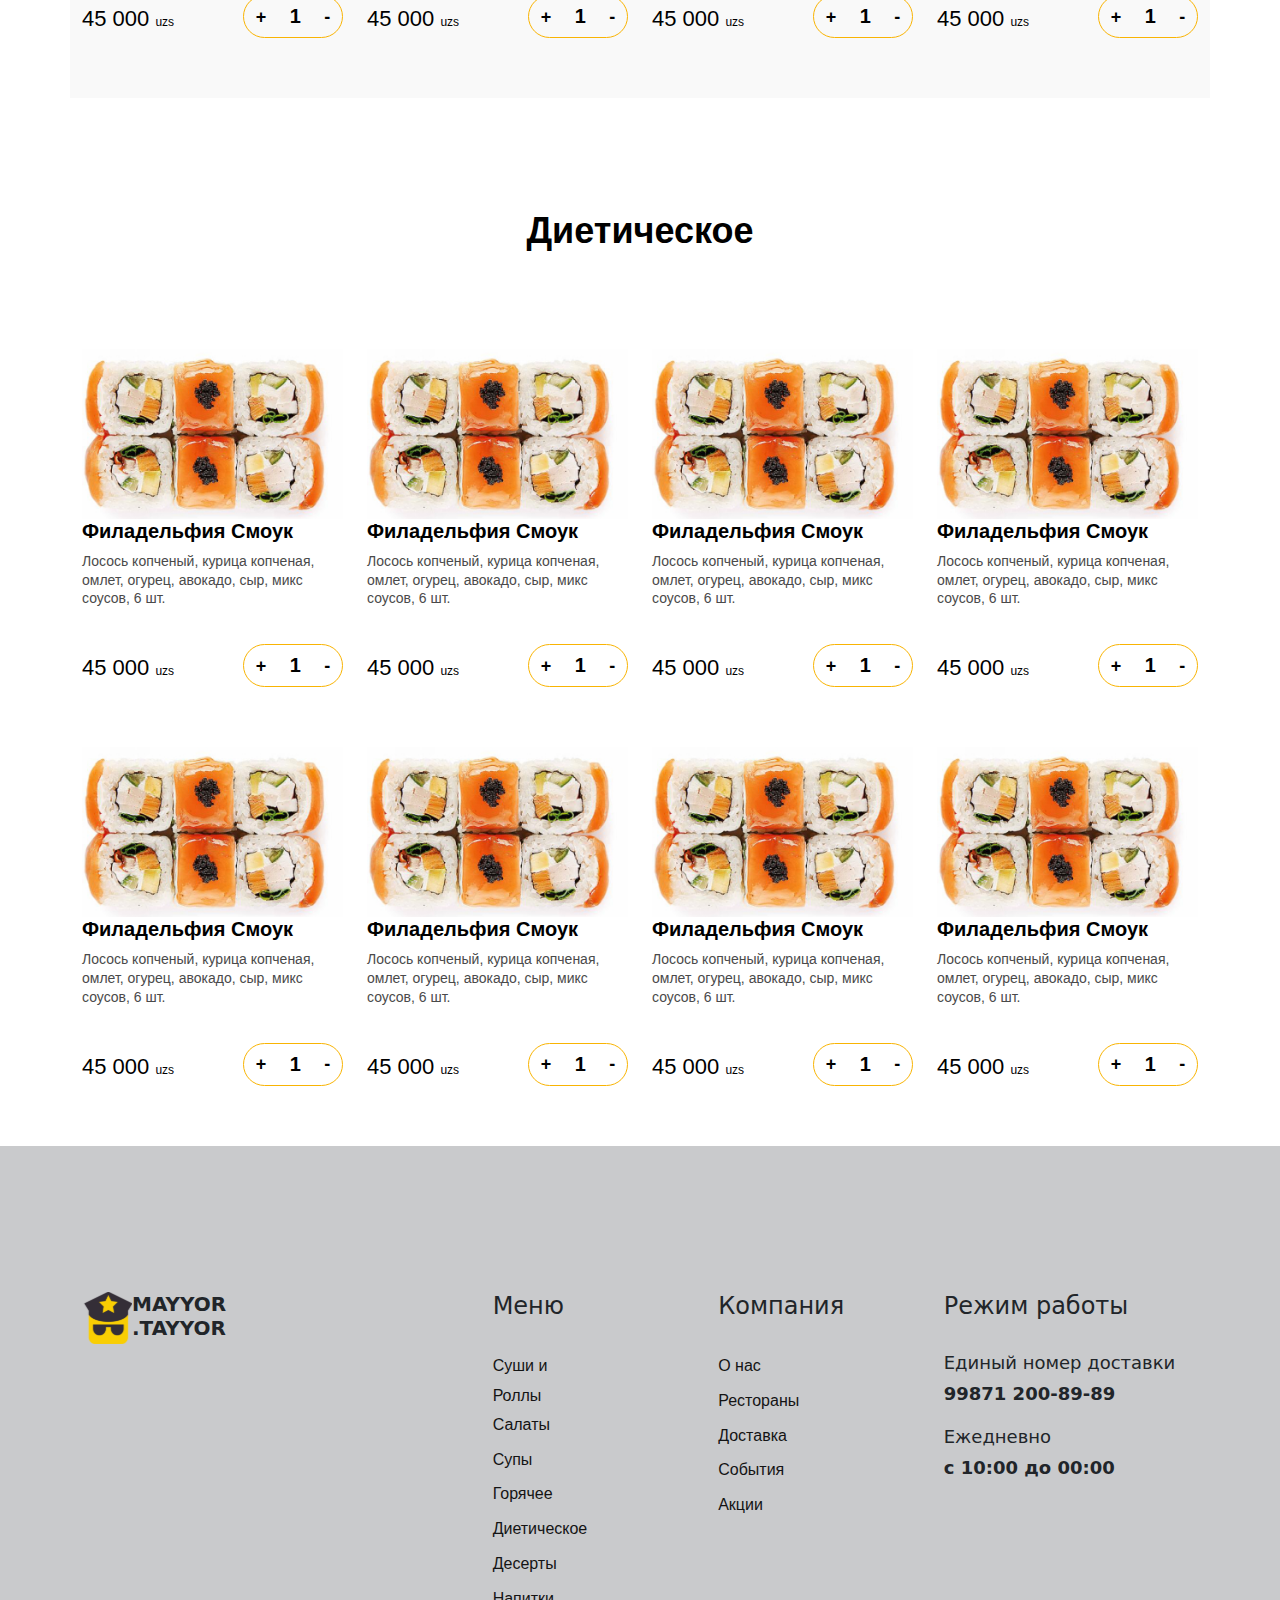
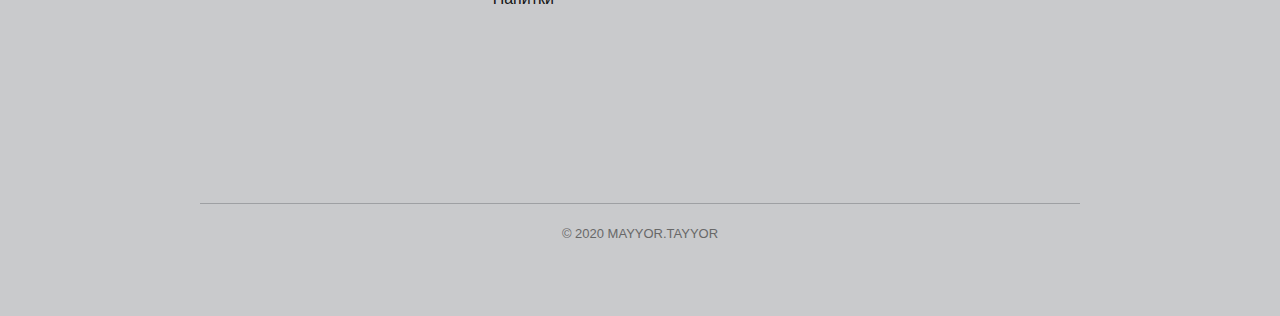
==== commit 688b4e99: "Add files via upload" ====
--- a/Firdavs Nematov/main.html
+++ b/Firdavs Nematov/main.html
@@ -9,643 +9,623 @@
     <link rel="stylesheet" href="css/style.css">
 </head>
 <body>    <!--Boshladim 18:33-->
-<div class="container mt-3">
-    <div class="header d-flex justify-content-between">
-    <div class="company__phone__number pt-5">
-        <p>Единый номер доставки</p>
-        <p>99871 200-89-89</p>
-    </div>
-    <div class="logo d-flex flex-column justify-content-center">
-        <div class="company__logo__div" ><img src="img/mayor-logo.svg" class="company__logo mb-2 "></div>
-        <div class="mayor__name__text">
-            <img src="img/MAYTAY-LOGO-LET%203.svg" alt="">
-            <img src="img/MAYTAY-LOGO-LET%204.svg" alt="">
+<div class="container">
+    <div class="nav d-flex justify-content-between align-items-center mt-5">
+        <div class="company__phone__number ">
+            <p class="m-0">Единый номер доставки</p>
+            <p>99871 200-89-89</p>
+        </div>
+        <div class="company__logo d-flex justify-content-center align-items-center  flex-column">
+            <img src="./img/mayor-logo.svg" alt="" class="img-fluid logo">
+            <h1 class="text-uppercase company__name">mayyor.tayyor</h1>
+        </div>
+        <div class="button__sign__in d-flex justify-content-between mt-2">
+            <button class="btn btn-outline-light  sign-_in__button " >Kirish</button>
+            <button class="btn btn-warning button__korzinka">Savat | 3</button>
         </div>
     </div>
-    <div class="button_sign_in d-flex align-items-center">
-        <button class="btn btn__signIn" style="">Войти</button>
-        <button class="btn btn-warning">Корзина  |   3</button>
+    <img src="./img/img-header.jpg" alt="" class="img-fluid">
+    <div class="menu">
+        <h2 class="text-center menu__text">Меню</h2>
+        <hr>
+        <ul class="nav justify-content-around">
+            <li class="nav-item"><a href="#" class="text-decoration-none nav-link">Суши и роллы</a></li>
+            <li class="nav-item"><a href="#" class="text-decoration-none nav-link">Салаты</a></li>
+            <li class="nav-item"><a href="#" class="text-decoration-none nav-link">Супы</a></li>
+            <li class="nav-item"><a href="#" class="text-decoration-none nav-link">Горячее</a></li>
+            <li class="nav-item"><a href="#" class="text-decoration-none nav-link">Диетическое</a></li>
+            <li class="nav-item"><a href="#" class="text-decoration-none nav-link">Десерты</a></li>
+            <li class="nav-item"><a href="#" class="text-decoration-none nav-link">Напитки</a></li>
+        </ul>
+        <hr>
+    </div>
+    <div class="header">
+            <!--    Sushi-->
+            <div class="recipe row">
+                <div class="col-3">
+                    <img src="img/Zwj_eV5vcYtk_pLpnT1ojdtdR6BFotIi 1.jpg" height="198" width="305" class="img-fluid"/>
+                    <h3 class="recipe__name">Филадельфия Смоук</h3>
+                    <p class="recipe__about">Лосось копченый, курица копченая, омлет, огурец, авокадо, сыр, микс соусов, 6 шт.</p>
+                    <div class="sum d-flex justify-content-between">
+                        <p class="price">45 000 <span>uzs</span></p>
+                        <div class="d-flex justify-content-around  btn__group">
+                            <p class="button__order ">+</p>
+                            <p class="order__number">1</p>
+                            <p class="button__order">-</p>
+                        </div>
+                    </div>
+                </div>
+                <div class="col-3">
+                    <img src="img/Zwj_eV5vcYtk_pLpnT1ojdtdR6BFotIi 1.jpg" height="198" width="305" class="img-fluid"/>
+                    <h3 class="recipe__name">Филадельфия Смоук</h3>
+                    <p class="recipe__about">Лосось копченый, курица копченая, омлет, огурец, авокадо, сыр, микс соусов, 6 шт.</p>
+                    <div class="sum d-flex justify-content-between">
+                        <p class="price">45 000 <span>uzs</span></p>
+                        <div class="d-flex justify-content-around  btn__group">
+                            <p class="button__order ">+</p>
+                            <p class="order__number">1</p>
+                            <p class="button__order">-</p>
+                        </div>
+                    </div>
+                </div>
+                <div class="col-3">
+                    <img src="img/Zwj_eV5vcYtk_pLpnT1ojdtdR6BFotIi 1.jpg" height="198" width="305" class="img-fluid"/>
+                    <h3 class="recipe__name">Филадельфия Смоук</h3>
+                    <p class="recipe__about">Лосось копченый, курица копченая, омлет, огурец, авокадо, сыр, микс соусов, 6 шт.</p>
+                    <div class="sum d-flex justify-content-between">
+                        <p class="price">45 000 <span>uzs</span></p>
+                        <div class="d-flex justify-content-around  btn__group">
+                            <p class="button__order ">+</p>
+                            <p class="order__number">1</p>
+                            <p class="button__order">-</p>
+                        </div>
+                    </div>
+                </div>
+                <div class="col-3">
+                    <img src="img/Zwj_eV5vcYtk_pLpnT1ojdtdR6BFotIi 1.jpg" height="198" width="305" class="img-fluid"/>
+                    <h3 class="recipe__name">Филадельфия Смоук</h3>
+                    <p class="recipe__about">Лосось копченый, курица копченая, омлет, огурец, авокадо, сыр, микс соусов, 6 шт.</p>
+                    <div class="sum d-flex justify-content-between">
+                        <p class="price">45 000 <span>uzs</span></p>
+                        <div class="d-flex justify-content-around  btn__group">
+                            <p class="button__order ">+</p>
+                            <p class="order__number">1</p>
+                            <p class="button__order">-</p>
+                        </div>
+                    </div>
+                </div>
+                <div class="col-3">
+                    <img src="img/Zwj_eV5vcYtk_pLpnT1ojdtdR6BFotIi 1.jpg" height="198" width="305" class="img-fluid"/>
+                    <h3 class="recipe__name">Филадельфия Смоук</h3>
+                    <p class="recipe__about">Лосось копченый, курица копченая, омлет, огурец, авокадо, сыр, микс соусов, 6 шт.</p>
+                    <div class="sum d-flex justify-content-between">
+                        <p class="price">45 000 <span>uzs</span></p>
+                        <div class="d-flex justify-content-around  btn__group">
+                            <p class="button__order ">+</p>
+                            <p class="order__number">1</p>
+                            <p class="button__order">-</p>
+                        </div>
+                    </div>
+                </div>
+                <div class="col-3">
+                    <img src="img/Zwj_eV5vcYtk_pLpnT1ojdtdR6BFotIi 1.jpg" height="198" width="305" class="img-fluid"/>
+                    <h3 class="recipe__name">Филадельфия Смоук</h3>
+                    <p class="recipe__about">Лосось копченый, курица копченая, омлет, огурец, авокадо, сыр, микс соусов, 6 шт.</p>
+                    <div class="sum d-flex justify-content-between">
+                        <p class="price">45 000 <span>uzs</span></p>
+                        <div class="d-flex justify-content-around  btn__group">
+                            <p class="button__order ">+</p>
+                            <p class="order__number">1</p>
+                            <p class="button__order">-</p>
+                        </div>
+                    </div>
+                </div>
+                <div class="col-3">
+                    <img src="img/Zwj_eV5vcYtk_pLpnT1ojdtdR6BFotIi 1.jpg" height="198" width="305" class="img-fluid"/>
+                    <h3 class="recipe__name">Филадельфия Смоук</h3>
+                    <p class="recipe__about">Лосось копченый, курица копченая, омлет, огурец, авокадо, сыр, микс соусов, 6 шт.</p>
+                    <div class="sum d-flex justify-content-between">
+                        <p class="price">45 000 <span>uzs</span></p>
+                        <div class="d-flex justify-content-around  btn__group">
+                            <p class="button__order ">+</p>
+                            <p class="order__number">1</p>
+                            <p class="button__order">-</p>
+                        </div>
+                    </div>
+                </div>
+                <div class="col-3">
+                    <img src="img/Zwj_eV5vcYtk_pLpnT1ojdtdR6BFotIi 1.jpg" height="198" width="305" class="img-fluid"/>
+                    <h3 class="recipe__name">Филадельфия Смоук</h3>
+                    <p class="recipe__about">Лосось копченый, курица копченая, омлет, огурец, авокадо, сыр, микс соусов, 6 шт.</p>
+                    <div class="sum d-flex justify-content-between">
+                        <p class="price">45 000 <span>uzs</span></p>
+                        <div class="d-flex justify-content-around  btn__group">
+                            <p class="button__order ">+</p>
+                            <p class="order__number">1</p>
+                            <p class="button__order">-</p>
+                        </div>
+                    </div>
+                </div>
+            </div>
+            <!--    Салаты-->
+            <div class="recipe row" style="background: #F9F9F9;">
+                <h2 class="text-center menu___name">Салаты</h2>
+                <div class="col-3">
+                    <img src="img/Zwj_eV5vcYtk_pLpnT1ojdtdR6BFotIi 1.jpg" height="198" width="305" class="img-fluid"/>
+                    <h3 class="recipe__name">Филадельфия Смоук</h3>
+                    <p class="recipe__about">Лосось копченый, курица копченая, омлет, огурец, авокадо, сыр, микс соусов, 6 шт.</p>
+                    <div class="sum d-flex justify-content-between">
+                        <p class="price">45 000 <span>uzs</span></p>
+                        <div class="d-flex justify-content-around  btn__group">
+                            <p class="button__order ">+</p>
+                            <p class="order__number">1</p>
+                            <p class="button__order">-</p>
+                        </div>
+                    </div>
+                </div>
+                <div class="col-3">
+                    <img src="img/Zwj_eV5vcYtk_pLpnT1ojdtdR6BFotIi 1.jpg" height="198" width="305" class="img-fluid"/>
+                    <h3 class="recipe__name">Филадельфия Смоук</h3>
+                    <p class="recipe__about">Лосось копченый, курица копченая, омлет, огурец, авокадо, сыр, микс соусов, 6 шт.</p>
+                    <div class="sum d-flex justify-content-between">
+                        <p class="price">45 000 <span>uzs</span></p>
+                        <div class="d-flex justify-content-around  btn__group">
+                            <p class="button__order ">+</p>
+                            <p class="order__number">1</p>
+                            <p class="button__order">-</p>
+                        </div>
+                    </div>
+                </div>
+                <div class="col-3">
+                    <img src="img/Zwj_eV5vcYtk_pLpnT1ojdtdR6BFotIi 1.jpg" height="198" width="305" class="img-fluid"/>
+                    <h3 class="recipe__name">Филадельфия Смоук</h3>
+                    <p class="recipe__about">Лосось копченый, курица копченая, омлет, огурец, авокадо, сыр, микс соусов, 6 шт.</p>
+                    <div class="sum d-flex justify-content-between">
+                        <p class="price">45 000 <span>uzs</span></p>
+                        <div class="d-flex justify-content-around  btn__group">
+                            <p class="button__order ">+</p>
+                            <p class="order__number">1</p>
+                            <p class="button__order">-</p>
+                        </div>
+                    </div>
+                </div>
+                <div class="col-3">
+                    <img src="img/Zwj_eV5vcYtk_pLpnT1ojdtdR6BFotIi 1.jpg" height="198" width="305" class="img-fluid"/>
+                    <h3 class="recipe__name">Филадельфия Смоук</h3>
+                    <p class="recipe__about">Лосось копченый, курица копченая, омлет, огурец, авокадо, сыр, микс соусов, 6 шт.</p>
+                    <div class="sum d-flex justify-content-between">
+                        <p class="price">45 000 <span>uzs</span></p>
+                        <div class="d-flex justify-content-around  btn__group">
+                            <p class="button__order ">+</p>
+                            <p class="order__number">1</p>
+                            <p class="button__order">-</p>
+                        </div>
+                    </div>
+                </div>
+                <div class="col-3">
+                    <img src="img/Zwj_eV5vcYtk_pLpnT1ojdtdR6BFotIi 1.jpg" height="198" width="305" class="img-fluid"/>
+                    <h3 class="recipe__name">Филадельфия Смоук</h3>
+                    <p class="recipe__about">Лосось копченый, курица копченая, омлет, огурец, авокадо, сыр, микс соусов, 6 шт.</p>
+                    <div class="sum d-flex justify-content-between">
+                        <p class="price">45 000 <span>uzs</span></p>
+                        <div class="d-flex justify-content-around  btn__group">
+                            <p class="button__order ">+</p>
+                            <p class="order__number">1</p>
+                            <p class="button__order">-</p>
+                        </div>
+                    </div>
+                </div>
+                <div class="col-3">
+                    <img src="img/Zwj_eV5vcYtk_pLpnT1ojdtdR6BFotIi 1.jpg" height="198" width="305" class="img-fluid"/>
+                    <h3 class="recipe__name">Филадельфия Смоук</h3>
+                    <p class="recipe__about">Лосось копченый, курица копченая, омлет, огурец, авокадо, сыр, микс соусов, 6 шт.</p>
+                    <div class="sum d-flex justify-content-between">
+                        <p class="price">45 000 <span>uzs</span></p>
+                        <div class="d-flex justify-content-around  btn__group">
+                            <p class="button__order ">+</p>
+                            <p class="order__number">1</p>
+                            <p class="button__order">-</p>
+                        </div>
+                    </div>
+                </div>
+                <div class="col-3">
+                    <img src="img/Zwj_eV5vcYtk_pLpnT1ojdtdR6BFotIi 1.jpg" height="198" width="305" class="img-fluid"/>
+                    <h3 class="recipe__name">Филадельфия Смоук</h3>
+                    <p class="recipe__about">Лосось копченый, курица копченая, омлет, огурец, авокадо, сыр, микс соусов, 6 шт.</p>
+                    <div class="sum d-flex justify-content-between">
+                        <p class="price">45 000 <span>uzs</span></p>
+                        <div class="d-flex justify-content-around  btn__group">
+                            <p class="button__order ">+</p>
+                            <p class="order__number">1</p>
+                            <p class="button__order">-</p>
+                        </div>
+                    </div>
+                </div>
+                <div class="col-3">
+                    <img src="img/Zwj_eV5vcYtk_pLpnT1ojdtdR6BFotIi 1.jpg" height="198" width="305" class="img-fluid"/>
+                    <h3 class="recipe__name">Филадельфия Смоук</h3>
+                    <p class="recipe__about">Лосось копченый, курица копченая, омлет, огурец, авокадо, сыр, микс соусов, 6 шт.</p>
+                    <div class="sum d-flex justify-content-between">
+                        <p class="price">45 000 <span>uzs</span></p>
+                        <div class="d-flex justify-content-around  btn__group">
+                            <p class="button__order ">+</p>
+                            <p class="order__number">1</p>
+                            <p class="button__order">-</p>
+                        </div>
+                    </div>
+                </div>
+            </div>
+            <!--    Супы-->
+            <div class="recipe row">
+                <h2 class="text-center menu___name">Супы</h2>
+                <div class="col-3">
+                    <img src="img/Zwj_eV5vcYtk_pLpnT1ojdtdR6BFotIi 1.jpg" height="198" width="305" class="img-fluid"/>
+                    <h3 class="recipe__name">Филадельфия Смоук</h3>
+                    <p class="recipe__about">Лосось копченый, курица копченая, омлет, огурец, авокадо, сыр, микс соусов, 6 шт.</p>
+                    <div class="sum d-flex justify-content-between">
+                        <p class="price">45 000 <span>uzs</span></p>
+                        <div class="d-flex justify-content-around  btn__group">
+                            <p class="button__order ">+</p>
+                            <p class="order__number">1</p>
+                            <p class="button__order">-</p>
+                        </div>
+                    </div>
+                </div>
+                <div class="col-3">
+                    <img src="img/Zwj_eV5vcYtk_pLpnT1ojdtdR6BFotIi 1.jpg" height="198" width="305" class="img-fluid"/>
+                    <h3 class="recipe__name">Филадельфия Смоук</h3>
+                    <p class="recipe__about">Лосось копченый, курица копченая, омлет, огурец, авокадо, сыр, микс соусов, 6 шт.</p>
+                    <div class="sum d-flex justify-content-between">
+                        <p class="price">45 000 <span>uzs</span></p>
+                        <div class="d-flex justify-content-around  btn__group">
+                            <p class="button__order ">+</p>
+                            <p class="order__number">1</p>
+                            <p class="button__order">-</p>
+                        </div>
+                    </div>
+                </div>
+                <div class="col-3">
+                    <img src="img/Zwj_eV5vcYtk_pLpnT1ojdtdR6BFotIi 1.jpg" height="198" width="305" class="img-fluid"/>
+                    <h3 class="recipe__name">Филадельфия Смоук</h3>
+                    <p class="recipe__about">Лосось копченый, курица копченая, омлет, огурец, авокадо, сыр, микс соусов, 6 шт.</p>
+                    <div class="sum d-flex justify-content-between">
+                        <p class="price">45 000 <span>uzs</span></p>
+                        <div class="d-flex justify-content-around  btn__group">
+                            <p class="button__order ">+</p>
+                            <p class="order__number">1</p>
+                            <p class="button__order">-</p>
+                        </div>
+                    </div>
+                </div>
+                <div class="col-3">
+                    <img src="img/Zwj_eV5vcYtk_pLpnT1ojdtdR6BFotIi 1.jpg" height="198" width="305" class="img-fluid"/>
+                    <h3 class="recipe__name">Филадельфия Смоук</h3>
+                    <p class="recipe__about">Лосось копченый, курица копченая, омлет, огурец, авокадо, сыр, микс соусов, 6 шт.</p>
+                    <div class="sum d-flex justify-content-between">
+                        <p class="price">45 000 <span>uzs</span></p>
+                        <div class="d-flex justify-content-around  btn__group">
+                            <p class="button__order ">+</p>
+                            <p class="order__number">1</p>
+                            <p class="button__order">-</p>
+                        </div>
+                    </div>
+                </div>
+                <div class="col-3">
+                    <img src="img/Zwj_eV5vcYtk_pLpnT1ojdtdR6BFotIi 1.jpg" height="198" width="305" class="img-fluid"/>
+                    <h3 class="recipe__name">Филадельфия Смоук</h3>
+                    <p class="recipe__about">Лосось копченый, курица копченая, омлет, огурец, авокадо, сыр, микс соусов, 6 шт.</p>
+                    <div class="sum d-flex justify-content-between">
+                        <p class="price">45 000 <span>uzs</span></p>
+                        <div class="d-flex justify-content-around  btn__group">
+                            <p class="button__order ">+</p>
+                            <p class="order__number">1</p>
+                            <p class="button__order">-</p>
+                        </div>
+                    </div>
+                </div>
+                <div class="col-3">
+                    <img src="img/Zwj_eV5vcYtk_pLpnT1ojdtdR6BFotIi 1.jpg" height="198" width="305" class="img-fluid"/>
+                    <h3 class="recipe__name">Филадельфия Смоук</h3>
+                    <p class="recipe__about">Лосось копченый, курица копченая, омлет, огурец, авокадо, сыр, микс соусов, 6 шт.</p>
+                    <div class="sum d-flex justify-content-between">
+                        <p class="price">45 000 <span>uzs</span></p>
+                        <div class="d-flex justify-content-around  btn__group">
+                            <p class="button__order ">+</p>
+                            <p class="order__number">1</p>
+                            <p class="button__order">-</p>
+                        </div>
+                    </div>
+                </div>
+                <div class="col-3">
+                    <img src="img/Zwj_eV5vcYtk_pLpnT1ojdtdR6BFotIi 1.jpg" height="198" width="305" class="img-fluid"/>
+                    <h3 class="recipe__name">Филадельфия Смоук</h3>
+                    <p class="recipe__about">Лосось копченый, курица копченая, омлет, огурец, авокадо, сыр, микс соусов, 6 шт.</p>
+                    <div class="sum d-flex justify-content-between">
+                        <p class="price">45 000 <span>uzs</span></p>
+                        <div class="d-flex justify-content-around  btn__group">
+                            <p class="button__order ">+</p>
+                            <p class="order__number">1</p>
+                            <p class="button__order">-</p>
+                        </div>
+                    </div>
+                </div>
+                <div class="col-3">
+                    <img src="img/Zwj_eV5vcYtk_pLpnT1ojdtdR6BFotIi 1.jpg" height="198" width="305" class="img-fluid"/>
+                    <h3 class="recipe__name">Филадельфия Смоук</h3>
+                    <p class="recipe__about">Лосось копченый, курица копченая, омлет, огурец, авокадо, сыр, микс соусов, 6 шт.</p>
+                    <div class="sum d-flex justify-content-between">
+                        <p class="price">45 000 <span>uzs</span></p>
+                        <div class="d-flex justify-content-around  btn__group">
+                            <p class="button__order ">+</p>
+                            <p class="order__number">1</p>
+                            <p class="button__order">-</p>
+                        </div>
+                    </div>
+                </div>
+            </div>
+            <!--    Горячее-->
+            <div class="recipe row" style="background: #F9F9F9;">
+                <h2 class="text-center menu___name">Горячее</h2>
+                <div class="col-3">
+                    <img src="img/Zwj_eV5vcYtk_pLpnT1ojdtdR6BFotIi 1.jpg" height="198" width="305" class="img-fluid"/>
+                    <h3 class="recipe__name">Филадельфия Смоук</h3>
+                    <p class="recipe__about">Лосось копченый, курица копченая, омлет, огурец, авокадо, сыр, микс соусов, 6 шт.</p>
+                    <div class="sum d-flex justify-content-between">
+                        <p class="price">45 000 <span>uzs</span></p>
+                        <div class="d-flex justify-content-around  btn__group">
+                            <p class="button__order ">+</p>
+                            <p class="order__number">1</p>
+                            <p class="button__order">-</p>
+                        </div>
+                    </div>
+                </div>
+                <div class="col-3">
+                    <img src="img/Zwj_eV5vcYtk_pLpnT1ojdtdR6BFotIi 1.jpg" height="198" width="305" class="img-fluid"/>
+                    <h3 class="recipe__name">Филадельфия Смоук</h3>
+                    <p class="recipe__about">Лосось копченый, курица копченая, омлет, огурец, авокадо, сыр, микс соусов, 6 шт.</p>
+                    <div class="sum d-flex justify-content-between">
+                        <p class="price">45 000 <span>uzs</span></p>
+                        <div class="d-flex justify-content-around  btn__group">
+                            <p class="button__order ">+</p>
+                            <p class="order__number">1</p>
+                            <p class="button__order">-</p>
+                        </div>
+                    </div>
+                </div>
+                <div class="col-3">
+                    <img src="img/Zwj_eV5vcYtk_pLpnT1ojdtdR6BFotIi 1.jpg" height="198" width="305" class="img-fluid"/>
+                    <h3 class="recipe__name">Филадельфия Смоук</h3>
+                    <p class="recipe__about">Лосось копченый, курица копченая, омлет, огурец, авокадо, сыр, микс соусов, 6 шт.</p>
+                    <div class="sum d-flex justify-content-between">
+                        <p class="price">45 000 <span>uzs</span></p>
+                        <div class="d-flex justify-content-around  btn__group">
+                            <p class="button__order ">+</p>
+                            <p class="order__number">1</p>
+                            <p class="button__order">-</p>
+                        </div>
+                    </div>
+                </div>
+                <div class="col-3">
+                    <img src="img/Zwj_eV5vcYtk_pLpnT1ojdtdR6BFotIi 1.jpg" height="198" width="305" class="img-fluid"/>
+                    <h3 class="recipe__name">Филадельфия Смоук</h3>
+                    <p class="recipe__about">Лосось копченый, курица копченая, омлет, огурец, авокадо, сыр, микс соусов, 6 шт.</p>
+                    <div class="sum d-flex justify-content-between">
+                        <p class="price">45 000 <span>uzs</span></p>
+                        <div class="d-flex justify-content-around  btn__group">
+                            <p class="button__order ">+</p>
+                            <p class="order__number">1</p>
+                            <p class="button__order">-</p>
+                        </div>
+                    </div>
+                </div>
+                <div class="col-3">
+                    <img src="img/Zwj_eV5vcYtk_pLpnT1ojdtdR6BFotIi 1.jpg" height="198" width="305" class="img-fluid"/>
+                    <h3 class="recipe__name">Филадельфия Смоук</h3>
+                    <p class="recipe__about">Лосось копченый, курица копченая, омлет, огурец, авокадо, сыр, микс соусов, 6 шт.</p>
+                    <div class="sum d-flex justify-content-between">
+                        <p class="price">45 000 <span>uzs</span></p>
+                        <div class="d-flex justify-content-around  btn__group">
+                            <p class="button__order ">+</p>
+                            <p class="order__number">1</p>
+                            <p class="button__order">-</p>
+                        </div>
+                    </div>
+                </div>
+                <div class="col-3">
+                    <img src="img/Zwj_eV5vcYtk_pLpnT1ojdtdR6BFotIi 1.jpg" height="198" width="305" class="img-fluid"/>
+                    <h3 class="recipe__name">Филадельфия Смоук</h3>
+                    <p class="recipe__about">Лосось копченый, курица копченая, омлет, огурец, авокадо, сыр, микс соусов, 6 шт.</p>
+                    <div class="sum d-flex justify-content-between">
+                        <p class="price">45 000 <span>uzs</span></p>
+                        <div class="d-flex justify-content-around  btn__group">
+                            <p class="button__order ">+</p>
+                            <p class="order__number">1</p>
+                            <p class="button__order">-</p>
+                        </div>
+                    </div>
+                </div>
+                <div class="col-3">
+                    <img src="img/Zwj_eV5vcYtk_pLpnT1ojdtdR6BFotIi 1.jpg" height="198" width="305" class="img-fluid"/>
+                    <h3 class="recipe__name">Филадельфия Смоук</h3>
+                    <p class="recipe__about">Лосось копченый, курица копченая, омлет, огурец, авокадо, сыр, микс соусов, 6 шт.</p>
+                    <div class="sum d-flex justify-content-between">
+                        <p class="price">45 000 <span>uzs</span></p>
+                        <div class="d-flex justify-content-around  btn__group">
+                            <p class="button__order ">+</p>
+                            <p class="order__number">1</p>
+                            <p class="button__order">-</p>
+                        </div>
+                    </div>
+                </div>
+                <div class="col-3">
+                    <img src="img/Zwj_eV5vcYtk_pLpnT1ojdtdR6BFotIi 1.jpg" height="198" width="305" class="img-fluid"/>
+                    <h3 class="recipe__name">Филадельфия Смоук</h3>
+                    <p class="recipe__about">Лосось копченый, курица копченая, омлет, огурец, авокадо, сыр, микс соусов, 6 шт.</p>
+                    <div class="sum d-flex justify-content-between">
+                        <p class="price">45 000 <span>uzs</span></p>
+                        <div class="d-flex justify-content-around  btn__group">
+                            <p class="button__order ">+</p>
+                            <p class="order__number">1</p>
+                            <p class="button__order">-</p>
+                        </div>
+                    </div>
+                </div>
+            </div>
+            <!--Диетическое-->
+            <div class="recipe row">
+                <h2 class="text-center menu___name">Диетическое</h2>
+                <div class="col-3">
+                    <img src="img/Zwj_eV5vcYtk_pLpnT1ojdtdR6BFotIi 1.jpg" height="198" width="305" class="img-fluid"/>
+                    <h3 class="recipe__name">Филадельфия Смоук</h3>
+                    <p class="recipe__about">Лосось копченый, курица копченая, омлет, огурец, авокадо, сыр, микс соусов, 6 шт.</p>
+                    <div class="sum d-flex justify-content-between">
+                        <p class="price">45 000 <span>uzs</span></p>
+                        <div class="d-flex justify-content-around  btn__group">
+                            <p class="button__order ">+</p>
+                            <p class="order__number">1</p>
+                            <p class="button__order">-</p>
+                        </div>
+                    </div>
+                </div>
+                <div class="col-3" >
+                    <img src="img/Zwj_eV5vcYtk_pLpnT1ojdtdR6BFotIi 1.jpg" height="198" width="305" class="img-fluid"/>
+                    <h3 class="recipe__name">Филадельфия Смоук</h3>
+                    <p class="recipe__about">Лосось копченый, курица копченая, омлет, огурец, авокадо, сыр, микс соусов, 6 шт.</p>
+                    <div class="sum d-flex justify-content-between">
+                        <p class="price">45 000 <span>uzs</span></p>
+                        <div class="d-flex justify-content-around  btn__group">
+                            <p class="button__order ">+</p>
+                            <p class="order__number">1</p>
+                            <p class="button__order">-</p>
+                        </div>
+                    </div>
+                </div>
+                <div class="col-3">
+                    <img src="img/Zwj_eV5vcYtk_pLpnT1ojdtdR6BFotIi 1.jpg" height="198" width="305" class="img-fluid"/>
+                    <h3 class="recipe__name">Филадельфия Смоук</h3>
+                    <p class="recipe__about">Лосось копченый, курица копченая, омлет, огурец, авокадо, сыр, микс соусов, 6 шт.</p>
+                    <div class="sum d-flex justify-content-between">
+                        <p class="price">45 000 <span>uzs</span></p>
+                        <div class="d-flex justify-content-around  btn__group">
+                            <p class="button__order ">+</p>
+                            <p class="order__number">1</p>
+                            <p class="button__order">-</p>
+                        </div>
+                    </div>
+                </div>
+                <div class="col-3"  >
+                    <img src="img/Zwj_eV5vcYtk_pLpnT1ojdtdR6BFotIi 1.jpg" height="198" width="305" class="img-fluid"/>
+                    <h3 class="recipe__name">Филадельфия Смоук</h3>
+                    <p class="recipe__about">Лосось копченый, курица копченая, омлет, огурец, авокадо, сыр, микс соусов, 6 шт.</p>
+                    <div class="sum d-flex justify-content-between">
+                        <p class="price">45 000 <span>uzs</span></p>
+                        <div class="d-flex justify-content-around  btn__group">
+                            <p class="button__order ">+</p>
+                            <p class="order__number">1</p>
+                            <p class="button__order">-</p>
+                        </div>
+                    </div>
+                </div>
+                <div class="col-3">
+                    <img src="img/Zwj_eV5vcYtk_pLpnT1ojdtdR6BFotIi 1.jpg" height="198" width="305" class="img-fluid"/>
+                    <h3 class="recipe__name">Филадельфия Смоук</h3>
+                    <p class="recipe__about">Лосось копченый, курица копченая, омлет, огурец, авокадо, сыр, микс соусов, 6 шт.</p>
+                    <div class="sum d-flex justify-content-between">
+                        <p class="price">45 000 <span>uzs</span></p>
+                        <div class="d-flex justify-content-around  btn__group">
+                            <p class="button__order ">+</p>
+                            <p class="order__number">1</p>
+                            <p class="button__order">-</p>
+                        </div>
+                    </div>
+                </div>
+                <div class="col-3"  >
+                    <img src="img/Zwj_eV5vcYtk_pLpnT1ojdtdR6BFotIi 1.jpg" height="198" width="305" class="img-fluid"/>
+                    <h3 class="recipe__name">Филадельфия Смоук</h3>
+                    <p class="recipe__about">Лосось копченый, курица копченая, омлет, огурец, авокадо, сыр, микс соусов, 6 шт.</p>
+                    <div class="sum d-flex justify-content-between">
+                        <p class="price">45 000 <span>uzs</span></p>
+                        <div class="d-flex justify-content-around  btn__group">
+                            <p class="button__order ">+</p>
+                            <p class="order__number">1</p>
+                            <p class="button__order">-</p>
+                        </div>
+                    </div>
+                </div>
+                <div class="col-3">
+                    <img src="img/Zwj_eV5vcYtk_pLpnT1ojdtdR6BFotIi 1.jpg" height="198" width="305" class="img-fluid"/>
+                    <h3 class="recipe__name">Филадельфия Смоук</h3>
+                    <p class="recipe__about">Лосось копченый, курица копченая, омлет, огурец, авокадо, сыр, микс соусов, 6 шт.</p>
+                    <div class="sum d-flex justify-content-between">
+                        <p class="price">45 000 <span>uzs</span></p>
+                        <div class="d-flex justify-content-around  btn__group">
+                            <p class="button__order ">+</p>
+                            <p class="order__number">1</p>
+                            <p class="button__order">-</p>
+                        </div>
+                    </div>
+                </div>
+                <div class="col-3"  >
+                    <img src="img/Zwj_eV5vcYtk_pLpnT1ojdtdR6BFotIi 1.jpg" height="198" width="305" class="img-fluid"/>
+                    <h3 class="recipe__name">Филадельфия Смоук</h3>
+                    <p class="recipe__about">Лосось копченый, курица копченая, омлет, огурец, авокадо, сыр, микс соусов, 6 шт.</p>
+                    <div class="sum d-flex justify-content-between">
+                        <p class="price">45 000 <span>uzs</span></p>
+                        <div class="d-flex justify-content-around  btn__group">
+                            <p class="button__order ">+</p>
+                            <p class="order__number">1</p>
+                            <p class="button__order">-</p>
+                        </div>
+                    </div>
+                </div>
+            </div>
     </div>
 </div>
-    <div class="">
-        <img src="img/img-header.jpg" alt="" class="mt-5">
-
-        <h1 class="mt-5 text-center">Меню</h1>
-        <hr>
-        <div class="navbar">
-            <p style="color: #F9B403;">Суши и роллы</p>
-            <p>Салаты</p>
-            <p>Супы</p>
-            <p>Горячее</p>
-            <p>Диетическое</p>
-            <p>Десерты</p>
-            <p>Напитки</p>
+<div class="container-fluid">
+    <div class="container d-flex footer__logo justify-content-between">
+        <div class="company__logo d-flex align-items-start  ">
+            <img src="./img/mayor-logo.svg" alt="" class="img-fluid logo">
+            <h1 class="text-uppercase company__name">mayyor<br>.tayyor</h1>
         </div>
-        <hr>
-    </div>
-<!--Sushi-->
-    <div class="menu__ mt-5 Sushi">
-        <div class="row">
-            <div class="col-3">
-                <img src="img/Zwj_eV5vcYtk_pLpnT1ojdtdR6BFotIi%201.jpg" alt="">
-                <div class="text__menu">
-                    <h1  class="pizza__name">Филадельфия Смоук</h1>
-                    <p class="pizza__about">Лосось копченый, курица копченая, омлет, огурец, авокадо, сыр, микс соусов, 6 шт.</p>
-                    <div class="price">
-                        <div class="price__number">45 000 <p>uzs</p></div>
-                        <div class="order__number">
-                            <button class="btn">+</button>
-                            <h1>1</h1>
-                            <button class="btn">-</button>
-                        </div>
-                    </div>
+        <div class="d-flex justify-content-between footer__menu">
+            <div class="row">
+                <div class="col-2 mx-5">
+                    <h4>Меню</h4>
+                    <ul>
+                        <li><a href="">Суши и Роллы</a></li>
+                        <li><a href="">Салаты</a></li>
+                        <li><a href="">Супы</a></li>
+                        <li><a href="">Горячее</a></li>
+                        <li><a href="">Диетическое</a></li>
+                        <li><a href="">Десерты</a></li>
+                        <li><a href="">Напитки</a></li>
+                    </ul>
+                </div>
+                <div class="col-2 mx-5">
+                    <h4>Компания</h4>
+                    <ul>
+                        <li><a href="">О нас</a></li>
+                        <li><a href="">Рестораны</a></li>
+                        <li><a href="">Доставка</a></li>
+                        <li><a href="">События</a></li>
+                        <li><a href="">Акции</a></li>
+                    </ul>
+                </div>
+                <div class=" ccc">
+                    <h4>Режим работы</h4>
+                    <ul>
+                        <li class="mb-1">Единый номер доставки</li>
+                        <li class="fw-bold mb-3">99871 200-89-89</li>
+                        <li class="mb-1">Ежедневно</li>
+                        <li class="fw-bold"> с 10:00 до 00:00</li>
+                    </ul>
                 </div>
             </div>
-            <div class="col-3"><img src="img/Zwj_eV5vcYtk_pLpnT1ojdtdR6BFotIi%201.jpg" alt="">
-                <div class="text__menu">
-                    <h1  class="pizza__name">Филадельфия Смоук</h1>
-                    <p class="pizza__about">Лосось копченый, курица копченая, омлет, огурец, авокадо, сыр, микс соусов, 6 шт.</p>
-                    <div class="price">
-                        <div class="price__number">45 000 <p>uzs</p></div>
-                        <div class="order__number">
-                            <button class="btn">+</button>
-                            <h1>1</h1>
-                            <button class="btn">-</button>
-                        </div>
-                    </div>
-                </div></div>
-            <div class="col-3"><img src="img/Zwj_eV5vcYtk_pLpnT1ojdtdR6BFotIi%201.jpg" alt="">
-                <div class="text__menu">
-                    <h1  class="pizza__name">Филадельфия Смоук</h1>
-                    <p class="pizza__about">Лосось копченый, курица копченая, омлет, огурец, авокадо, сыр, микс соусов, 6 шт.</p>
-                    <div class="price">
-                        <div class="price__number">45 000 <p>uzs</p></div>
-                        <div class="order__number">
-                            <button class="btn">+</button>
-                            <h1>1</h1>
-                            <button class="btn">-</button>
-                        </div>
-                    </div>
-                </div></div>
-            <div class="col-3"><img src="img/Zwj_eV5vcYtk_pLpnT1ojdtdR6BFotIi%201.jpg" alt="">
-                <div class="text__menu">
-                    <h1  class="pizza__name">Филадельфия Смоук</h1>
-                    <p class="pizza__about">Лосось копченый, курица копченая, омлет, огурец, авокадо, сыр, микс соусов, 6 шт.</p>
-                    <div class="price">
-                        <div class="price__number">45 000 <p>uzs</p></div>
-                        <div class="order__number">
-                            <button class="btn">+</button>
-                            <h1>1</h1>
-                            <button class="btn">-</button>
-                        </div>
-                    </div>
-                </div></div>
-            <div class="col-3"><img src="img/Zwj_eV5vcYtk_pLpnT1ojdtdR6BFotIi%201.jpg" alt="">
-                <div class="text__menu">
-                    <h1  class="pizza__name">Филадельфия Смоук</h1>
-                    <p class="pizza__about">Лосось копченый, курица копченая, омлет, огурец, авокадо, сыр, микс соусов, 6 шт.</p>
-                    <div class="price">
-                        <div class="price__number">45 000 <p>uzs</p></div>
-                        <div class="order__number">
-                            <button class="btn">+</button>
-                            <h1>1</h1>
-                            <button class="btn">-</button>
-                        </div>
-                    </div>
-                </div></div>
-            <div class="col-3"><img src="img/Zwj_eV5vcYtk_pLpnT1ojdtdR6BFotIi%201.jpg" alt="">
-                <div class="text__menu">
-                    <h1  class="pizza__name">Филадельфия Смоук</h1>
-                    <p class="pizza__about">Лосось копченый, курица копченая, омлет, огурец, авокадо, сыр, микс соусов, 6 шт.</p>
-                    <div class="price">
-                        <div class="price__number">45 000 <p>uzs</p></div>
-                        <div class="order__number">
-                            <button class="btn">+</button>
-                            <h1>1</h1>
-                            <button class="btn">-</button>
-                        </div>
-                    </div>
-                </div></div>
-            <div class="col-3"><img src="img/Zwj_eV5vcYtk_pLpnT1ojdtdR6BFotIi%201.jpg" alt="">
-                <div class="text__menu">
-                    <h1  class="pizza__name">Филадельфия Смоук</h1>
-                    <p class="pizza__about">Лосось копченый, курица копченая, омлет, огурец, авокадо, сыр, микс соусов, 6 шт.</p>
-                    <div class="price">
-                        <div class="price__number">45 000 <p>uzs</p></div>
-                        <div class="order__number">
-                            <button class="btn">+</button>
-                            <h1>1</h1>
-                            <button class="btn">-</button>
-                        </div>
-                    </div>
-                </div></div>
-            <div class="col-3"><img src="img/Zwj_eV5vcYtk_pLpnT1ojdtdR6BFotIi%201.jpg" alt="">
-                <div class="text__menu">
-                    <h1  class="pizza__name">Филадельфия Смоук</h1>
-                    <p class="pizza__about">Лосось копченый, курица копченая, омлет, огурец, авокадо, сыр, микс соусов, 6 шт.</p>
-                    <div class="price">
-                        <div class="price__number">45 000 <p>uzs</p></div>
-                        <div class="order__number">
-                            <button class="btn">+</button>
-                            <h1>1</h1>
-                            <button class="btn">-</button>
-                        </div>
-                    </div>
-                </div></div>
         </div>
     </div>
-<!--Салаты-->
-    <div class="menu__ mt-5 Salads">
-        <h1 class="text-center menu__name">Салаты</h1>
-        <div class="row">
-            <div class="col-3">
-                <img src="img/Zwj_eV5vcYtk_pLpnT1ojdtdR6BFotIi%201.jpg" alt="">
-                <div class="text__menu">
-                    <h1  class="pizza__name">Филадельфия Смоук</h1>
-                    <p class="pizza__about">Лосось копченый, курица копченая, омлет, огурец, авокадо, сыр, микс соусов, 6 шт.</p>
-                    <div class="price">
-                        <div class="price__number">45 000 <p>uzs</p></div>
-                        <div class="order__number">
-                            <button class="btn">+</button>
-                            <h1>1</h1>
-                            <button class="btn">-</button>
-                        </div>
-                    </div>
-                </div>
-            </div>
-            <div class="col-3"><img src="img/Zwj_eV5vcYtk_pLpnT1ojdtdR6BFotIi%201.jpg" alt="">
-                <div class="text__menu">
-                    <h1  class="pizza__name">Филадельфия Смоук</h1>
-                    <p class="pizza__about">Лосось копченый, курица копченая, омлет, огурец, авокадо, сыр, микс соусов, 6 шт.</p>
-                    <div class="price">
-                        <div class="price__number">45 000 <p>uzs</p></div>
-                        <div class="order__number">
-                            <button class="btn">+</button>
-                            <h1>1</h1>
-                            <button class="btn">-</button>
-                        </div>
-                    </div>
-                </div></div>
-            <div class="col-3"><img src="img/Zwj_eV5vcYtk_pLpnT1ojdtdR6BFotIi%201.jpg" alt="">
-                <div class="text__menu">
-                    <h1  class="pizza__name">Филадельфия Смоук</h1>
-                    <p class="pizza__about">Лосось копченый, курица копченая, омлет, огурец, авокадо, сыр, микс соусов, 6 шт.</p>
-                    <div class="price">
-                        <div class="price__number">45 000 <p>uzs</p></div>
-                        <div class="order__number">
-                            <button class="btn">+</button>
-                            <h1>1</h1>
-                            <button class="btn">-</button>
-                        </div>
-                    </div>
-                </div></div>
-            <div class="col-3"><img src="img/Zwj_eV5vcYtk_pLpnT1ojdtdR6BFotIi%201.jpg" alt="">
-                <div class="text__menu">
-                    <h1  class="pizza__name">Филадельфия Смоук</h1>
-                    <p class="pizza__about">Лосось копченый, курица копченая, омлет, огурец, авокадо, сыр, микс соусов, 6 шт.</p>
-                    <div class="price">
-                        <div class="price__number">45 000 <p>uzs</p></div>
-                        <div class="order__number">
-                            <button class="btn">+</button>
-                            <h1>1</h1>
-                            <button class="btn">-</button>
-                        </div>
-                    </div>
-                </div></div>
-            <div class="col-3"><img src="img/Zwj_eV5vcYtk_pLpnT1ojdtdR6BFotIi%201.jpg" alt="">
-                <div class="text__menu">
-                    <h1  class="pizza__name">Филадельфия Смоук</h1>
-                    <p class="pizza__about">Лосось копченый, курица копченая, омлет, огурец, авокадо, сыр, микс соусов, 6 шт.</p>
-                    <div class="price">
-                        <div class="price__number">45 000 <p>uzs</p></div>
-                        <div class="order__number">
-                            <button class="btn">+</button>
-                            <h1>1</h1>
-                            <button class="btn">-</button>
-                        </div>
-                    </div>
-                </div></div>
-            <div class="col-3"><img src="img/Zwj_eV5vcYtk_pLpnT1ojdtdR6BFotIi%201.jpg" alt="">
-                <div class="text__menu">
-                    <h1  class="pizza__name">Филадельфия Смоук</h1>
-                    <p class="pizza__about">Лосось копченый, курица копченая, омлет, огурец, авокадо, сыр, микс соусов, 6 шт.</p>
-                    <div class="price">
-                        <div class="price__number">45 000 <p>uzs</p></div>
-                        <div class="order__number">
-                            <button class="btn">+</button>
-                            <h1>1</h1>
-                            <button class="btn">-</button>
-                        </div>
-                    </div>
-                </div></div>
-            <div class="col-3"><img src="img/Zwj_eV5vcYtk_pLpnT1ojdtdR6BFotIi%201.jpg" alt="">
-                <div class="text__menu">
-                    <h1  class="pizza__name">Филадельфия Смоук</h1>
-                    <p class="pizza__about">Лосось копченый, курица копченая, омлет, огурец, авокадо, сыр, микс соусов, 6 шт.</p>
-                    <div class="price">
-                        <div class="price__number">45 000 <p>uzs</p></div>
-                        <div class="order__number">
-                            <button class="btn">+</button>
-                            <h1>1</h1>
-                            <button class="btn">-</button>
-                        </div>
-                    </div>
-                </div></div>
-            <div class="col-3"><img src="img/Zwj_eV5vcYtk_pLpnT1ojdtdR6BFotIi%201.jpg" alt="">
-                <div class="text__menu">
-                    <h1  class="pizza__name">Филадельфия Смоук</h1>
-                    <p class="pizza__about">Лосось копченый, курица копченая, омлет, огурец, авокадо, сыр, микс соусов, 6 шт.</p>
-                    <div class="price">
-                        <div class="price__number">45 000 <p>uzs</p></div>
-                        <div class="order__number">
-                            <button class="btn">+</button>
-                            <h1>1</h1>
-                            <button class="btn">-</button>
-                        </div>
-                    </div>
-                </div></div>
-        </div>
-    </div>
-<!--Супы-->
-    <div class="menu__ mt-5 Soups">
-        <h1 class="text-center menu__name">Супы</h1>
-        <div class="row">
-        <div class="col-3">
-            <img src="img/Zwj_eV5vcYtk_pLpnT1ojdtdR6BFotIi%201.jpg" alt="">
-            <div class="text__menu">
-                <h1  class="pizza__name">Филадельфия Смоук</h1>
-                <p class="pizza__about">Лосось копченый, курица копченая, омлет, огурец, авокадо, сыр, микс соусов, 6 шт.</p>
-                <div class="price">
-                    <div class="price__number">45 000 <p>uzs</p></div>
-                    <div class="order__number">
-                        <button class="btn">+</button>
-                        <h1>1</h1>
-                        <button class="btn">-</button>
-                    </div>
-                </div>
-            </div>
-        </div>
-        <div class="col-3"><img src="img/Zwj_eV5vcYtk_pLpnT1ojdtdR6BFotIi%201.jpg" alt="">
-            <div class="text__menu">
-                <h1  class="pizza__name">Филадельфия Смоук</h1>
-                <p class="pizza__about">Лосось копченый, курица копченая, омлет, огурец, авокадо, сыр, микс соусов, 6 шт.</p>
-                <div class="price">
-                    <div class="price__number">45 000 <p>uzs</p></div>
-                    <div class="order__number">
-                        <button class="btn">+</button>
-                        <h1>1</h1>
-                        <button class="btn">-</button>
-                    </div>
-                </div>
-            </div></div>
-        <div class="col-3"><img src="img/Zwj_eV5vcYtk_pLpnT1ojdtdR6BFotIi%201.jpg" alt="">
-            <div class="text__menu">
-                <h1  class="pizza__name">Филадельфия Смоук</h1>
-                <p class="pizza__about">Лосось копченый, курица копченая, омлет, огурец, авокадо, сыр, микс соусов, 6 шт.</p>
-                <div class="price">
-                    <div class="price__number">45 000 <p>uzs</p></div>
-                    <div class="order__number">
-                        <button class="btn">+</button>
-                        <h1>1</h1>
-                        <button class="btn">-</button>
-                    </div>
-                </div>
-            </div></div>
-        <div class="col-3"><img src="img/Zwj_eV5vcYtk_pLpnT1ojdtdR6BFotIi%201.jpg" alt="">
-            <div class="text__menu">
-                <h1  class="pizza__name">Филадельфия Смоук</h1>
-                <p class="pizza__about">Лосось копченый, курица копченая, омлет, огурец, авокадо, сыр, микс соусов, 6 шт.</p>
-                <div class="price">
-                    <div class="price__number">45 000 <p>uzs</p></div>
-                    <div class="order__number">
-                        <button class="btn">+</button>
-                        <h1>1</h1>
-                        <button class="btn">-</button>
-                    </div>
-                </div>
-            </div></div>
-        <div class="col-3"><img src="img/Zwj_eV5vcYtk_pLpnT1ojdtdR6BFotIi%201.jpg" alt="">
-            <div class="text__menu">
-                <h1  class="pizza__name">Филадельфия Смоук</h1>
-                <p class="pizza__about">Лосось копченый, курица копченая, омлет, огурец, авокадо, сыр, микс соусов, 6 шт.</p>
-                <div class="price">
-                    <div class="price__number">45 000 <p>uzs</p></div>
-                    <div class="order__number">
-                        <button class="btn">+</button>
-                        <h1>1</h1>
-                        <button class="btn">-</button>
-                    </div>
-                </div>
-            </div></div>
-        <div class="col-3"><img src="img/Zwj_eV5vcYtk_pLpnT1ojdtdR6BFotIi%201.jpg" alt="">
-            <div class="text__menu">
-                <h1  class="pizza__name">Филадельфия Смоук</h1>
-                <p class="pizza__about">Лосось копченый, курица копченая, омлет, огурец, авокадо, сыр, микс соусов, 6 шт.</p>
-                <div class="price">
-                    <div class="price__number">45 000 <p>uzs</p></div>
-                    <div class="order__number">
-                        <button class="btn">+</button>
-                        <h1>1</h1>
-                        <button class="btn">-</button>
-                    </div>
-                </div>
-            </div></div>
-        <div class="col-3"><img src="img/Zwj_eV5vcYtk_pLpnT1ojdtdR6BFotIi%201.jpg" alt="">
-            <div class="text__menu">
-                <h1  class="pizza__name">Филадельфия Смоук</h1>
-                <p class="pizza__about">Лосось копченый, курица копченая, омлет, огурец, авокадо, сыр, микс соусов, 6 шт.</p>
-                <div class="price">
-                    <div class="price__number">45 000 <p>uzs</p></div>
-                    <div class="order__number">
-                        <button class="btn">+</button>
-                        <h1>1</h1>
-                        <button class="btn">-</button>
-                    </div>
-                </div>
-            </div></div>
-        <div class="col-3"><img src="img/Zwj_eV5vcYtk_pLpnT1ojdtdR6BFotIi%201.jpg" alt="">
-            <div class="text__menu">
-                <h1  class="pizza__name">Филадельфия Смоук</h1>
-                <p class="pizza__about">Лосось копченый, курица копченая, омлет, огурец, авокадо, сыр, микс соусов, 6 шт.</p>
-                <div class="price">
-                    <div class="price__number">45 000 <p>uzs</p></div>
-                    <div class="order__number">
-                        <button class="btn">+</button>
-                        <h1>1</h1>
-                        <button class="btn">-</button>
-                    </div>
-                </div>
-            </div></div>
-    </div>
-    </div>
-<!--Горячее-->
-    <div class="menu__ mt-5 hotter">
-        <h1 class="text-center menu__name">Горячее</h1>
-        <div class="row">
-            <div class="col-3">
-                <img src="img/Zwj_eV5vcYtk_pLpnT1ojdtdR6BFotIi%201.jpg" alt="">
-                <div class="text__menu">
-                    <h1  class="pizza__name">Филадельфия Смоук</h1>
-                    <p class="pizza__about">Лосось копченый, курица копченая, омлет, огурец, авокадо, сыр, микс соусов, 6 шт.</p>
-                    <div class="price">
-                        <div class="price__number">45 000 <p>uzs</p></div>
-                        <div class="order__number">
-                            <button class="btn">+</button>
-                            <h1>1</h1>
-                            <button class="btn">-</button>
-                        </div>
-                    </div>
-                </div>
-            </div>
-            <div class="col-3"><img src="img/Zwj_eV5vcYtk_pLpnT1ojdtdR6BFotIi%201.jpg" alt="">
-                <div class="text__menu">
-                    <h1  class="pizza__name">Филадельфия Смоук</h1>
-                    <p class="pizza__about">Лосось копченый, курица копченая, омлет, огурец, авокадо, сыр, микс соусов, 6 шт.</p>
-                    <div class="price">
-                        <div class="price__number">45 000 <p>uzs</p></div>
-                        <div class="order__number">
-                            <button class="btn">+</button>
-                            <h1>1</h1>
-                            <button class="btn">-</button>
-                        </div>
-                    </div>
-                </div></div>
-            <div class="col-3"><img src="img/Zwj_eV5vcYtk_pLpnT1ojdtdR6BFotIi%201.jpg" alt="">
-                <div class="text__menu">
-                    <h1  class="pizza__name">Филадельфия Смоук</h1>
-                    <p class="pizza__about">Лосось копченый, курица копченая, омлет, огурец, авокадо, сыр, микс соусов, 6 шт.</p>
-                    <div class="price">
-                        <div class="price__number">45 000 <p>uzs</p></div>
-                        <div class="order__number">
-                            <button class="btn">+</button>
-                            <h1>1</h1>
-                            <button class="btn">-</button>
-                        </div>
-                    </div>
-                </div></div>
-            <div class="col-3"><img src="img/Zwj_eV5vcYtk_pLpnT1ojdtdR6BFotIi%201.jpg" alt="">
-                <div class="text__menu">
-                    <h1  class="pizza__name">Филадельфия Смоук</h1>
-                    <p class="pizza__about">Лосось копченый, курица копченая, омлет, огурец, авокадо, сыр, микс соусов, 6 шт.</p>
-                    <div class="price">
-                        <div class="price__number">45 000 <p>uzs</p></div>
-                        <div class="order__number">
-                            <button class="btn">+</button>
-                            <h1>1</h1>
-                            <button class="btn">-</button>
-                        </div>
-                    </div>
-                </div></div>
-            <div class="col-3"><img src="img/Zwj_eV5vcYtk_pLpnT1ojdtdR6BFotIi%201.jpg" alt="">
-                <div class="text__menu">
-                    <h1  class="pizza__name">Филадельфия Смоук</h1>
-                    <p class="pizza__about">Лосось копченый, курица копченая, омлет, огурец, авокадо, сыр, микс соусов, 6 шт.</p>
-                    <div class="price">
-                        <div class="price__number">45 000 <p>uzs</p></div>
-                        <div class="order__number">
-                            <button class="btn">+</button>
-                            <h1>1</h1>
-                            <button class="btn">-</button>
-                        </div>
-                    </div>
-                </div></div>
-            <div class="col-3"><img src="img/Zwj_eV5vcYtk_pLpnT1ojdtdR6BFotIi%201.jpg" alt="">
-                <div class="text__menu">
-                    <h1  class="pizza__name">Филадельфия Смоук</h1>
-                    <p class="pizza__about">Лосось копченый, курица копченая, омлет, огурец, авокадо, сыр, микс соусов, 6 шт.</p>
-                    <div class="price">
-                        <div class="price__number">45 000 <p>uzs</p></div>
-                        <div class="order__number">
-                            <button class="btn">+</button>
-                            <h1>1</h1>
-                            <button class="btn">-</button>
-                        </div>
-                    </div>
-                </div></div>
-            <div class="col-3"><img src="img/Zwj_eV5vcYtk_pLpnT1ojdtdR6BFotIi%201.jpg" alt="">
-                <div class="text__menu">
-                    <h1  class="pizza__name">Филадельфия Смоук</h1>
-                    <p class="pizza__about">Лосось копченый, курица копченая, омлет, огурец, авокадо, сыр, микс соусов, 6 шт.</p>
-                    <div class="price">
-                        <div class="price__number">45 000 <p>uzs</p></div>
-                        <div class="order__number">
-                            <button class="btn">+</button>
-                            <h1>1</h1>
-                            <button class="btn">-</button>
-                        </div>
-                    </div>
-                </div></div>
-            <div class="col-3"><img src="img/Zwj_eV5vcYtk_pLpnT1ojdtdR6BFotIi%201.jpg" alt="">
-                <div class="text__menu">
-                    <h1  class="pizza__name">Филадельфия Смоук</h1>
-                    <p class="pizza__about">Лосось копченый, курица копченая, омлет, огурец, авокадо, сыр, микс соусов, 6 шт.</p>
-                    <div class="price">
-                        <div class="price__number">45 000 <p>uzs</p></div>
-                        <div class="order__number">
-                            <button class="btn">+</button>
-                            <h1>1</h1>
-                            <button class="btn">-</button>
-                        </div>
-                    </div>
-                </div></div>
-        </div>
-    </div>
-<!--    Диетическое-->
-    <div class="menu__ mt-5 dietary">
-        <h1 class="text-center menu__name">Диетическое</h1>
-        <div class="row">
-            <div class="col-3">
-                <img src="img/Zwj_eV5vcYtk_pLpnT1ojdtdR6BFotIi%201.jpg" alt="">
-                <div class="text__menu">
-                    <h1  class="pizza__name">Филадельфия Смоук</h1>
-                    <p class="pizza__about">Лосось копченый, курица копченая, омлет, огурец, авокадо, сыр, микс соусов, 6 шт.</p>
-                    <div class="price">
-                        <div class="price__number">45 000 <p>uzs</p></div>
-                        <div class="order__number">
-                            <button class="btn">+</button>
-                            <h1>1</h1>
-                            <button class="btn">-</button>
-                        </div>
-                    </div>
-                </div>
-            </div>
-            <div class="col-3"><img src="img/Zwj_eV5vcYtk_pLpnT1ojdtdR6BFotIi%201.jpg" alt="">
-                <div class="text__menu">
-                    <h1  class="pizza__name">Филадельфия Смоук</h1>
-                    <p class="pizza__about">Лосось копченый, курица копченая, омлет, огурец, авокадо, сыр, микс соусов, 6 шт.</p>
-                    <div class="price">
-                        <div class="price__number">45 000 <p>uzs</p></div>
-                        <div class="order__number">
-                            <button class="btn">+</button>
-                            <h1>1</h1>
-                            <button class="btn">-</button>
-                        </div>
-                    </div>
-                </div></div>
-            <div class="col-3"><img src="img/Zwj_eV5vcYtk_pLpnT1ojdtdR6BFotIi%201.jpg" alt="">
-                <div class="text__menu">
-                    <h1  class="pizza__name">Филадельфия Смоук</h1>
-                    <p class="pizza__about">Лосось копченый, курица копченая, омлет, огурец, авокадо, сыр, микс соусов, 6 шт.</p>
-                    <div class="price">
-                        <div class="price__number">45 000 <p>uzs</p></div>
-                        <div class="order__number">
-                            <button class="btn">+</button>
-                            <h1>1</h1>
-                            <button class="btn">-</button>
-                        </div>
-                    </div>
-                </div></div>
-            <div class="col-3"><img src="img/Zwj_eV5vcYtk_pLpnT1ojdtdR6BFotIi%201.jpg" alt="">
-                <div class="text__menu">
-                    <h1  class="pizza__name">Филадельфия Смоук</h1>
-                    <p class="pizza__about">Лосось копченый, курица копченая, омлет, огурец, авокадо, сыр, микс соусов, 6 шт.</p>
-                    <div class="price">
-                        <div class="price__number">45 000 <p>uzs</p></div>
-                        <div class="order__number">
-                            <button class="btn">+</button>
-                            <h1>1</h1>
-                            <button class="btn">-</button>
-                        </div>
-                    </div>
-                </div></div>
-            <div class="col-3"><img src="img/Zwj_eV5vcYtk_pLpnT1ojdtdR6BFotIi%201.jpg" alt="">
-                <div class="text__menu">
-                    <h1  class="pizza__name">Филадельфия Смоук</h1>
-                    <p class="pizza__about">Лосось копченый, курица копченая, омлет, огурец, авокадо, сыр, микс соусов, 6 шт.</p>
-                    <div class="price">
-                        <div class="price__number">45 000 <p>uzs</p></div>
-                        <div class="order__number">
-                            <button class="btn">+</button>
-                            <h1>1</h1>
-                            <button class="btn">-</button>
-                        </div>
-                    </div>
-                </div></div>
-            <div class="col-3"><img src="img/Zwj_eV5vcYtk_pLpnT1ojdtdR6BFotIi%201.jpg" alt="">
-                <div class="text__menu">
-                    <h1  class="pizza__name">Филадельфия Смоук</h1>
-                    <p class="pizza__about">Лосось копченый, курица копченая, омлет, огурец, авокадо, сыр, микс соусов, 6 шт.</p>
-                    <div class="price">
-                        <div class="price__number">45 000 <p>uzs</p></div>
-                        <div class="order__number">
-                            <button class="btn">+</button>
-                            <h1>1</h1>
-                            <button class="btn">-</button>
-                        </div>
-                    </div>
-                </div></div>
-            <div class="col-3"><img src="img/Zwj_eV5vcYtk_pLpnT1ojdtdR6BFotIi%201.jpg" alt="">
-                <div class="text__menu">
-                    <h1  class="pizza__name">Филадельфия Смоук</h1>
-                    <p class="pizza__about">Лосось копченый, курица копченая, омлет, огурец, авокадо, сыр, микс соусов, 6 шт.</p>
-                    <div class="price">
-                        <div class="price__number">45 000 <p>uzs</p></div>
-                        <div class="order__number">
-                            <button class="btn">+</button>
-                            <h1>1</h1>
-                            <button class="btn">-</button>
-                        </div>
-                    </div>
-                </div></div>
-            <div class="col-3"><img src="img/Zwj_eV5vcYtk_pLpnT1ojdtdR6BFotIi%201.jpg" alt="">
-                <div class="text__menu">
-                    <h1  class="pizza__name">Филадельфия Смоук</h1>
-                    <p class="pizza__about">Лосось копченый, курица копченая, омлет, огурец, авокадо, сыр, микс соусов, 6 шт.</p>
-                    <div class="price">
-                        <div class="price__number">45 000 <p>uzs</p></div>
-                        <div class="order__number">
-                            <button class="btn">+</button>
-                            <h1>1</h1>
-                            <button class="btn">-</button>
-                        </div>
-                    </div>
-                </div></div>
-        </div>
-    </div>
-    <div class="footer">
-        <div class="d-flex justify-content-between">
-            <div class="mayyor__logo__footer d-flex align-items-start aaa">
-                <div class="company__logo__div" >
-                    <img src="img/mayor-logo.svg" class="company__logo mb-2 ">
-                </div>
-                <div class="mayor__name__text">
-                    <img src="img/MAYTAY-LOGO-LET%203.svg" alt="">
-                    <img src="img/MAYTAY-LOGO-LET%204.svg" alt="">
-                </div>
-            </div>
-            <div class="footer__menu d-flex justify-content-between aaa">
-                <div class="footer__menu__one px-5">
-                    <h1>Меню</h1>
-                    <a href="#">Суши и Роллы</a>
-                    <a href="#">Супы</a>
-                    <a href="#">Горячее</a>
-                    <a href="#">Диетическое</a>
-                    <a href="#">Десерты</a>
-                    <a href="#">Напитки</a>
-                </div>
-                <div class="footer__menu__two px-3">
-                    <h1>Компания</h1>
-                    <a href="#">О нас</a>
-                    <a href="#">Рестораны</a>
-                    <a href="#">Доставка</a>
-                    <a href="#">События</a>
-                    <a href="#">Акции</a>
-                </div>
-                <div class="footer__menu__three px-5">
-                    <h1>Режим работы</h1>
-                    <p>Единый номер доставки</p>
-                    <p > 99871 200-89-89</p>
-                    <div>
-                        <p>Ежедневно</p>
-                        <p>с 10:00 до 00:00</p>
-                    </div>
-                </div>
-             </div>
-        </div>
-       <div class="created__company__name">
-           <hr>
-           <p class="text-center">© 2020 MAYYOR.TAYYOR</p>
-       </div>
+    <div class="created__name">
+        <hr>
+        <p>© 2020 MAYYOR.TAYYOR</p>
     </div>
 </div>
 
--- a/Firdavs Nematov/css/style.css
+++ b/Firdavs Nematov/css/style.css
@@ -1,132 +1,184 @@
-*{
-    font-family: 'Gilroy',sans-serif;
+* p{
+    margin: 0;
+    padding: 0;
+}
+.nav{
+    margin-bottom: 35px;
 }
 
-p{
+.company__phone__number{
+    font-family: 'Gilroy',sans-serif;
+    font-style: normal;
+    font-weight: 400;
+    font-size: 16px;
+    line-height: 156.5%;
+    margin-top: 30px;
+}
+
+.logo{
+    width: 50px;
+}
+
+.company__name{
+    font-size: 20px;
+}
+
+.sign-_in__button{
+    color: #000;
+    width: 100px;
+    height: 47px;
+    margin-right: 32px;
+}
+
+.button__korzinka {
+    width: 140px;
+    height: 47px;
+}
+
+.menu__text{
+    font-family: 'Inter',sans-serif;
+    font-style: normal;
+    font-weight: 600;
+    font-size: 36px;
+    line-height: 44px;
+    margin: 67px 0 47px ;
+}
+ul{
+    padding: 21px 0;
+    font-size: 18px;
+}
+
+.nav-link{
+    color: #737373;
+}
+
+
+.recipe__name{
+    font-family: 'Gilroy' ,sans-serif;
+    font-style: normal;
+    font-weight: 600;
+    font-size: 20px;
+    line-height: 25px;
+    color: #000000;
+}
+
+.recipe__about{
+    font-family: 'Gilroy',sans-serif;
+    font-style: normal;
+    font-weight: 400;
+    font-size: 14px;
+    line-height: 135%;
     color: #4A4A4A;
 }
 
-img{
-    background-color: transparent;
+
+
+.order__number{
+    font-family: 'Gilroy',sans-serif;
+    font-style: normal;
+    font-weight: 600;
+    font-size: 20px;
+    line-height: 25px;
+    color: #000000;
 }
 
-.header{
-    width: 1446px;
+.sum{
+    margin-top: 36px;
+    margin-bottom: 60px;
+}
+.price{
+    font-family: 'Gilroy',sans-serif;
+    font-style: normal;
+    font-weight: 500;
+    font-size: 22px;
+    line-height: 27px;
+    color: #000000;
+    margin-top: 10px;
+}
+.price span{
+    font-size: 12px;
 }
 
-.company__phone__number p{
-    padding: 0;
-    margin: 0;
+.btn__group{
+    width: 100px;
+    height: 43px;
+    border: 1px solid #F9B403;
+    border-radius: 30px;
+    align-items: center;
 }
 
-.company__logo__div{
-    width: 100%;
-    display: flex;
-    justify-content: center;
+.button__order{
+    font-family: 'Gilroy',sans-serif;
+    font-style: normal;
+    font-weight: 600;
+    font-size: 18px;
+    line-height: 22px;
+    color: #000000;
 }
 
-.company__logo{
-    width: 48px;
-}
-
-.button_sign_in{
-    margin-left: 50px;
-}
-
-.btn__signIn{
-    width: 100px;
-    background-color: #ffff;
-    border: 1px solid #e1e1e1;
-    margin-right:32px;
-}
-
-.navbar{
-    color: #737373;
-}
-
-.pizza__name{
-    font-size: 20px;
-}
-
-.text__menu{
-    margin-bottom: 36px;
-}
-.pizza__about{
-    margin-bottom: 36px;
-    width: 267px;
-    font-size: 14px;
-}
-.price{
-    display: flex;
-    justify-content: space-between;
-}
-
-.price__number{
-    font-size: 22px;
-}
-
-.price__number p{
-    font-size: 14px;
-    font-weight: bold;
-    display: inline;
-}
-
-.order__number{
-    display: flex;
-    justify-content: space-between;
-    align-items: center;
-    border: 1px solid #F9B403;
-    border-radius: 30px;
-    width: 120px;
-    margin-bottom: 60px;
-}
-
-.order__number button{
-    height: 50px;
-    border-radius: 30px;
-    font-size: 20px;
-}
-
-.order__number button:hover,
-.order__number button:active,
-.order__number button:checked,
-.order__number button:focus,
-.order__number button:before{
-    border: none;
-}
-
-.order__number h1{
-    font-size: 30px;
-    margin: 0;
-}
-
-.Salads, .hotter{
-    background-color: #f9f9f9;
-}
-.menu__name{
-    padding-top: 110px;
-    padding-bottom: 90px;
-}
-
-.footer{
-    height: 500px;
-    background-color: #c9cacc;
+.menu___name{
+    font-family: 'Inter',sans-serif;
+    font-style: normal;
+    font-weight: 600;
+    font-size: 36px;
+    line-height: 44px;
+    color: #000000;
+    margin-top: 111px;
+    margin-bottom: 96px;
 }
 
 
-.aaa{
-    padding-top: 100px;
-    box-sizing: border-box;
+.container-fluid{
+    background: #C9CACC;
+    height: 770px;
 }
 
-
-a{
-    display: block;
-    text-decoration: none;
-    color: #4A4A4A;
-    padding: 5px 0;
+.footer__logo{
+    padding-top: 146px;%;
 }
 
-.created__company__name{
-    padding-top: 80px;
-}+.company__name{
+    font-weight: bolder;
+}
+ul li{
+    list-style: none;
+}
+
+ul li a {
+    color: #141414;
+    text-decoration: none;
+    font-family: 'Gilroy',sans-serif;
+    font-style: normal;
+    font-weight: 500;
+    font-size: 16px;
+    line-height: 217.8%;
+}
+
+row h4{
+    font-family: 'Inter',sans-serif;
+    font-style: normal;
+    font-weight: 600;
+    font-size: 18px;
+    line-height: 22px;
+
+    color: #000000;
+}
+.ccc{
+    margin-left: 3rem;
+    width: 33%;
+}
+
+.created__name{
+    width: 70%;
+    margin: 150px auto 0;
+}
+
+.created__name p{
+    text-align: center;
+    font-family: 'Gilroy',sans-serif;
+    font-style: normal;
+    font-weight: 500;
+    font-size: 13px;
+    line-height: 218.8%;
+    color: #686868;
+}
